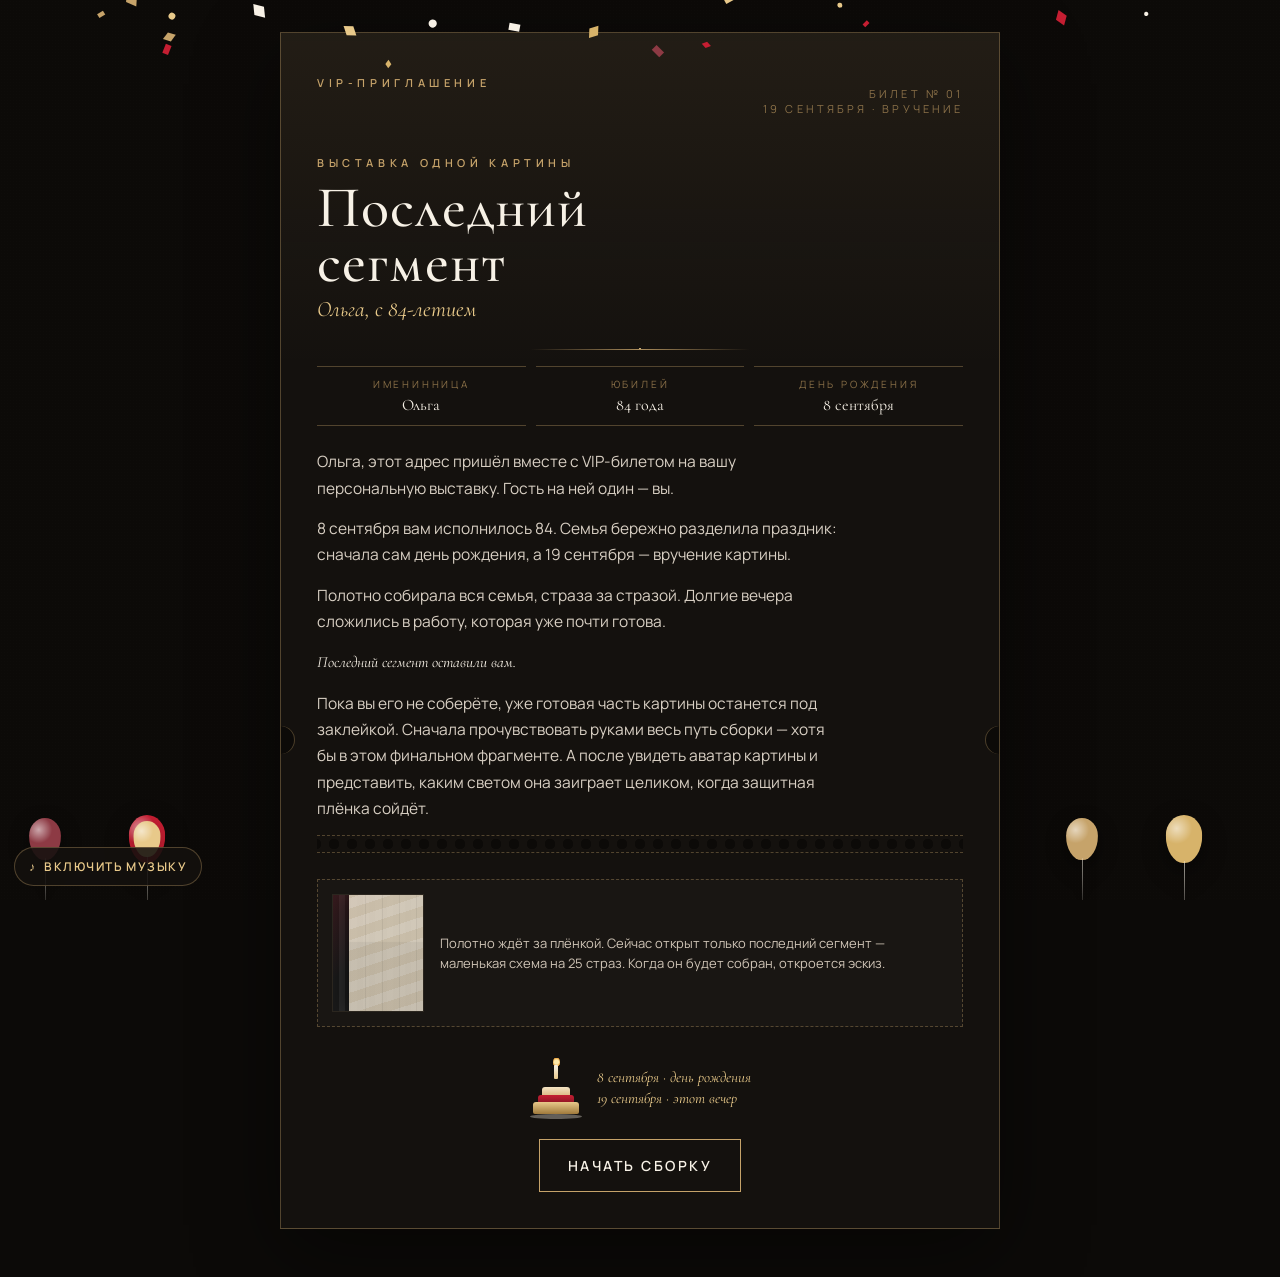
==== index.html @ ad4030d2 "Перенести сайт и исходники из папки 1 в репозиторий VIP-приглашение к 84-летию Ольги: билет, сборка " ====
<!DOCTYPE html>
<html lang="ru">
<head>
  <meta charset="UTF-8" />
  <meta name="viewport" content="width=device-width, initial-scale=1, viewport-fit=cover" />
  <meta name="theme-color" content="#0c0a08" />
  <meta name="description" content="VIP-билет Ольги на персональную выставку одной картины. 84 года. 8 сентября — день рождения, 19 сентября — вручение." />
  <title>VIP-билет · Ольга · 84</title>
  <link rel="icon" href="img/favicon.svg" type="image/svg+xml" />
  <link rel="preconnect" href="https://fonts.googleapis.com" />
  <link rel="preconnect" href="https://fonts.gstatic.com" crossorigin />
  <link href="https://fonts.googleapis.com/css2?family=Cormorant+Garamond:ital,wght@0,500;0,600;1,500&family=Manrope:wght@400;500;600;700&display=swap" rel="stylesheet" />
  <link rel="stylesheet" href="css/styles.css" />
</head>
<body data-scene="invite">
  <main class="page">
    <div class="invite-wrap">
      <article class="ticket">
        <header class="ticket-head">
          <p class="kicker">VIP-приглашение</p>
          <p class="ticket-no">Билет № 01<br />19 сентября · вручение</p>
        </header>

        <p class="kicker">Выставка одной картины</p>
        <h1>Последний<br />сегмент</h1>
        <p class="subtitle">Ольга, с 84-летием</p>
        <div class="ornament" aria-hidden="true"></div>

        <dl class="ticket-meta">
          <div>
            <dt>Именинница</dt>
            <dd>Ольга</dd>
          </div>
          <div>
            <dt>Юбилей</dt>
            <dd>84 года</dd>
          </div>
          <div>
            <dt>День рождения</dt>
            <dd>8 сентября</dd>
          </div>
        </dl>

        <div class="story">
          <p>
            Ольга, этот адрес пришёл вместе с VIP-билетом на вашу персональную выставку.
            Гость на ней один — вы.
          </p>
          <p>
            8 сентября вам исполнилось 84. Семья бережно разделила праздник:
            сначала сам день рождения, а 19 сентября — вручение картины.
          </p>
          <p>
            Полотно собирала вся семья, страза за стразой. Долгие вечера сложились
            в работу, которая уже почти готова.
          </p>
          <p><em>Последний сегмент оставили вам.</em></p>
          <p>
            Пока вы его не соберёте, уже готовая часть картины останется под заклейкой.
            Сначала прочувствовать руками весь путь сборки — хотя бы в этом финальном
            фрагменте. А после увидеть аватар картины и представить, каким светом
            она заиграет целиком, когда защитная плёнка сойдёт.
          </p>
        </div>

        <div class="ticket-perf" aria-hidden="true"></div>

        <div class="sealed">
          <div class="canvas-preview" aria-hidden="true">
            <div class="film"></div>
          </div>
          <p>
            Полотно ждёт за плёнкой. Сейчас открыт только последний сегмент —
            маленькая схема на 25 страз. Когда он будет собран, откроется эскиз.
          </p>
        </div>

        <div class="actions">
          <div class="gift-row" aria-hidden="true">
            <div class="cake">
              <i class="flame"></i>
              <i class="candle"></i>
              <i class="tier top"></i>
              <i class="tier mid"></i>
              <i class="tier base"></i>
              <i class="plate"></i>
            </div>
            <p class="gift-dates">8 сентября · день рождения<br />19 сентября · этот вечер</p>
          </div>
          <a class="btn" id="startBtn" href="assemble.html">Начать сборку</a>
          <a class="btn btn-ghost" id="hallLink" href="gallery.html" hidden>В зал картины</a>
        </div>
      </article>
    </div>
  </main>
  <script>
    if (localStorage.getItem("diamond-segment-complete") === "1") {
      const hall = document.getElementById("hallLink");
      const start = document.getElementById("startBtn");
      hall.hidden = false;
      start.textContent = "К схеме сегмента";
    }
  </script>
  <script src="js/atmosphere.js"></script>
</body>
</html>
---- css/styles.css ----
:root {
  --bg: #0c0a08;
  --bg-soft: #14110e;
  --paper: #f4efe6;
  --paper-deep: #e7dfd2;
  --ink: #1c1814;
  --ink-soft: #5c5348;
  --cream: #f7f1e6;
  --gold: #c6a36a;
  --gold-bright: #e8c98a;
  --gold-dim: #8a7048;
  --line: rgba(198, 163, 106, 0.35);
  --c6: #141414;
  --c16: #4a1014;
  --c25: #c51e32;
  --x: #ececec;
  --shadow: 0 24px 80px rgba(0, 0, 0, 0.45);
  --gold-glow: 0 0 28px rgba(198, 163, 106, 0.38);
  --serif: "Cormorant Garamond", "Times New Roman", serif;
  --sans: "Manrope", "Segoe UI", sans-serif;
}

*,
*::before,
*::after {
  box-sizing: border-box;
}

html,
body {
  margin: 0;
  min-height: 100%;
}

body {
  font-family: var(--sans);
  background: var(--bg);
  color: var(--cream);
  -webkit-font-smoothing: antialiased;
}

body::before {
  content: "";
  position: fixed;
  inset: 0;
  pointer-events: none;
  background-image: radial-gradient(rgba(255, 255, 255, 0.03) 0.6px, transparent 0.6px);
  background-size: 3px 3px;
  opacity: 0.35;
  z-index: 0;
}

a {
  color: inherit;
}

[hidden] {
  display: none !important;
}

.page {
  position: relative;
  z-index: 1;
  min-height: 100vh;
  display: flex;
  flex-direction: column;
  align-items: center;
  justify-content: center;
  padding: max(32px, env(safe-area-inset-top)) 20px max(48px, env(safe-area-inset-bottom));
}

.ornament {
  width: min(220px, 50vw);
  height: 18px;
  background:
    linear-gradient(90deg, transparent, var(--gold), transparent) center / 100% 1px no-repeat,
    radial-gradient(circle, var(--gold-bright) 1.4px, transparent 1.5px) center / 18px 18px no-repeat;
  opacity: 0.85;
  margin: 8px auto;
}

.kicker {
  letter-spacing: 0.42em;
  text-transform: uppercase;
  font-size: 11px;
  color: var(--gold);
  font-weight: 600;
  margin: 0;
}

h1,
h2 {
  font-family: var(--serif);
  font-weight: 500;
  letter-spacing: 0.02em;
  margin: 0;
}

.btn {
  appearance: none;
  border: 1px solid var(--gold);
  background: transparent;
  color: var(--cream);
  font-family: var(--sans);
  font-size: 14px;
  font-weight: 600;
  letter-spacing: 0.18em;
  text-transform: uppercase;
  text-decoration: none;
  padding: 16px 28px;
  cursor: pointer;
  display: inline-flex;
  align-items: center;
  justify-content: center;
  gap: 10px;
  transition: background 0.25s ease, color 0.25s ease, transform 0.2s ease, opacity 0.2s ease;
}

.btn:hover {
  background: var(--gold);
  color: var(--bg);
  transform: translateY(-1px);
}

.btn:active {
  transform: translateY(0);
}

.btn[disabled],
.btn.is-disabled {
  opacity: 0.38;
  cursor: not-allowed;
  transform: none;
  background: transparent;
  color: var(--cream);
}

.btn.is-ready {
  opacity: 1;
  cursor: pointer;
  background: var(--gold);
  color: var(--bg);
  box-shadow: var(--gold-glow);
}

.btn.is-ready:hover {
  background: var(--gold-bright);
  color: var(--bg);
}

.btn-ghost {
  border-color: rgba(198, 163, 106, 0.45);
  letter-spacing: 0.14em;
  font-size: 12px;
  padding: 12px 22px;
}

.hint {
  min-height: 1.4em;
  margin: 0;
  font-size: 13px;
  color: #d7b48a;
}

/* ——— Page 1: invitation ——— */
.invite-wrap {
  width: min(720px, 100%);
}

.ticket {
  position: relative;
  background:
    linear-gradient(180deg, rgba(198, 163, 106, 0.08), transparent 28%),
    var(--bg-soft);
  border: 1px solid var(--line);
  box-shadow: var(--shadow);
  padding: 42px 36px 36px;
  overflow: hidden;
}

.ticket::before,
.ticket::after {
  content: "";
  position: absolute;
  top: 58%;
  width: 28px;
  height: 28px;
  background: var(--bg);
  border-radius: 50%;
}

.ticket::before {
  left: -14px;
  box-shadow: inset -1px 0 0 var(--line);
}

.ticket::after {
  right: -14px;
  box-shadow: inset 1px 0 0 var(--line);
}

.ticket-head {
  display: flex;
  justify-content: space-between;
  align-items: flex-start;
  gap: 16px;
  margin-bottom: 28px;
}

.ticket-no {
  font-size: 11px;
  letter-spacing: 0.28em;
  text-transform: uppercase;
  color: var(--gold-dim);
  text-align: right;
}

.ticket h1 {
  font-size: clamp(36px, 8vw, 58px);
  line-height: 0.95;
  margin: 10px 0 6px;
}

.ticket .subtitle {
  font-family: var(--serif);
  font-style: italic;
  font-size: 22px;
  color: var(--gold-bright);
  margin: 0 0 18px;
}

.ticket-meta {
  display: grid;
  grid-template-columns: repeat(3, 1fr);
  gap: 10px;
  margin: 0 0 22px;
  padding: 0;
}

.ticket-meta div {
  text-align: center;
  border-top: 1px solid var(--line);
  border-bottom: 1px solid var(--line);
  padding: 10px 4px;
}

.ticket-meta dt {
  font-size: 10px;
  letter-spacing: 0.28em;
  text-transform: uppercase;
  color: var(--gold-dim);
  margin: 0 0 4px;
}

.ticket-meta dd {
  margin: 0;
  font-family: var(--serif);
  font-size: 16px;
  color: var(--cream);
}

.ticket-perf {
  height: 18px;
  margin: 8px 0 18px;
  background-image: radial-gradient(circle, var(--bg) 5px, transparent 5.5px);
  background-size: 18px 18px;
  background-position: center;
  background-repeat: repeat-x;
  border-top: 1px dashed var(--line);
  border-bottom: 1px dashed var(--line);
}

.story {
  color: #d8cfc3;
  font-size: 15.5px;
  line-height: 1.7;
  max-width: 58ch;
}

.story p {
  margin: 0 0 14px;
}

.story em {
  font-family: var(--serif);
  font-style: italic;
  color: var(--cream);
}

.sealed {
  margin: 26px 0 30px;
  display: grid;
  grid-template-columns: 92px 1fr;
  gap: 16px;
  align-items: center;
  padding: 14px;
  border: 1px dashed var(--line);
  background: rgba(255, 255, 255, 0.02);
}

.canvas-preview {
  width: 92px;
  height: 118px;
  background:
    linear-gradient(135deg, rgba(197, 30, 50, 0.18), transparent 42%),
    repeating-linear-gradient(90deg, #1a1a1a 0 6px, #2a2a2a 6px 12px);
  position: relative;
  overflow: hidden;
  border: 1px solid #2b261f;
}

.canvas-preview .film {
  position: absolute;
  inset: 0 0 0 18%;
  background:
    repeating-linear-gradient(
      -18deg,
      rgba(232, 222, 204, 0.88) 0 10px,
      rgba(214, 202, 180, 0.92) 10px 20px
    );
  box-shadow: -8px 0 16px rgba(0, 0, 0, 0.35);
}

.canvas-preview .film::after {
  content: "";
  position: absolute;
  inset: 0;
  background:
    linear-gradient(transparent 40%, rgba(0, 0, 0, 0.05) 41%),
    repeating-linear-gradient(90deg, transparent 0 16px, rgba(0, 0, 0, 0.06) 16px 17px);
}

.sealed p {
  margin: 0;
  font-size: 13px;
  line-height: 1.55;
  color: #cfc4b6;
}

.actions {
  display: flex;
  flex-direction: column;
  align-items: center;
  gap: 14px;
}

/* ——— Page 2: assembly ——— */
.assemble-page {
  justify-content: flex-start;
}

.assemble-shell {
  width: min(760px, 100%);
}

.assemble-head {
  text-align: center;
  margin-bottom: 22px;
}

.assemble-head h1 {
  font-size: clamp(32px, 7vw, 48px);
  margin: 8px 0 10px;
}

.assemble-head p {
  margin: 0 auto;
  max-width: 52ch;
  color: #d4c8ba;
  line-height: 1.6;
  font-size: 15px;
}

.board-card {
  background: #fff;
  color: var(--ink);
  border-radius: 2px;
  padding: 18px 14px 16px;
  box-shadow: var(--shadow);
}

.legend {
  display: flex;
  flex-wrap: wrap;
  gap: 10px 16px;
  justify-content: center;
  margin-bottom: 14px;
  font-size: 12px;
  color: var(--ink-soft);
}

.swatch {
  display: inline-flex;
  align-items: center;
  gap: 8px;
}

.swatch i {
  width: 14px;
  height: 14px;
  display: inline-block;
  border-radius: 2px;
}

.swatch .s6 { background: var(--c6); }
.swatch .s16 { background: var(--c16); }
.swatch .s25 { background: var(--c25); }

.chart-wrap {
  overflow: auto;
  padding: 4px 0 8px;
}

.chart {
  --cell: min(42px, 7.2vw);
  width: max-content;
  margin: 0 auto;
  display: grid;
  grid-template-columns: 28px repeat(10, var(--cell)) 28px;
  gap: 4px;
  user-select: none;
}

.axis {
  display: flex;
  align-items: center;
  justify-content: center;
  font-size: 11px;
  color: #8b8680;
  font-weight: 600;
}

.cell {
  width: var(--cell);
  height: var(--cell);
  border-radius: 5px;
  position: relative;
  display: flex;
  align-items: center;
  justify-content: center;
  font-weight: 700;
  color: #fff;
  font-size: calc(var(--cell) * 0.38);
  line-height: 1;
  border: 0;
  padding: 0;
}

.cell.color-6 { background: var(--c6); }
.cell.color-16 { background: var(--c16); }
.cell.color-25 { background: var(--c25); }

.cell .code {
  transform: translate(-2px, 1px);
}

.cell sup {
  position: absolute;
  top: 3px;
  right: 4px;
  font-size: 0.55em;
  font-weight: 700;
  opacity: 0.95;
}

.cell.placeable {
  font-family: inherit;
  appearance: none;
  -webkit-appearance: none;
  cursor: pointer;
  touch-action: manipulation;
  transition: transform 0.12s ease, box-shadow 0.12s ease, filter 0.12s ease;
}

.cell.placeable:hover {
  transform: translateY(-1px);
  filter: brightness(1.12);
}

.cell.placeable:focus-visible {
  outline: 2px solid var(--gold);
  outline-offset: 2px;
}

.cell.blocked {
  background: #e6e6e6;
  color: #fff;
  cursor: default;
  pointer-events: none;
}

.cell.blocked .x {
  display: none;
}

.cell.blocked::before,
.cell.blocked::after {
  content: "";
  position: absolute;
  width: 62%;
  height: 2.5px;
  background: #fff;
  border-radius: 1px;
}

.cell.blocked::before {
  transform: rotate(45deg);
}

.cell.blocked::after {
  transform: rotate(-45deg);
}

.cell.placed .gem {
  position: absolute;
  inset: 12%;
  background:
    linear-gradient(135deg, rgba(255, 255, 255, 0.85), rgba(255, 255, 255, 0) 42%),
    conic-gradient(from 45deg, rgba(255, 255, 255, 0.15), rgba(255, 255, 255, 0.7), rgba(0, 0, 0, 0.25), rgba(255, 255, 255, 0.5), rgba(255, 255, 255, 0.15));
  clip-path: polygon(50% 0, 100% 50%, 50% 100%, 0 50%);
  box-shadow: 0 0 10px rgba(255, 255, 255, 0.35);
  animation: gleam 1.8s ease-in-out infinite;
  z-index: 2;
}

.cell.placed .code,
.cell.placed sup {
  opacity: 0.18;
}

.cell.placed.color-25 .gem {
  animation: gleam 1.2s ease-in-out infinite;
  box-shadow: 0 0 14px rgba(197, 30, 50, 0.55);
}

.veil {
  position: fixed;
  inset: 0;
  z-index: 40;
  display: grid;
  place-items: center;
  background: rgba(12, 10, 8, 0.92);
  opacity: 0;
  pointer-events: none;
  transition: opacity 0.7s ease;
}

.veil.is-on {
  opacity: 1;
  pointer-events: all;
}

.veil p {
  margin: 0;
  font-family: var(--serif);
  font-style: italic;
  font-size: 28px;
  color: var(--gold-bright);
  letter-spacing: 0.04em;
}

body.is-complete .board-card {
  box-shadow: var(--shadow), 0 0 0 1px rgba(198, 163, 106, 0.35);
}

.lock-screen {
  width: min(520px, 100%);
  text-align: center;
}

.lock-screen h1 {
  font-size: clamp(32px, 7vw, 48px);
  margin: 8px 0 10px;
}

.lock-screen p {
  color: #d4c8ba;
  line-height: 1.65;
  margin: 0 auto 28px;
  max-width: 42ch;
}

@keyframes gleam {
  0%, 100% { filter: brightness(1); }
  50% { filter: brightness(1.35); }
}

.assemble-footer {
  display: flex;
  flex-direction: column;
  align-items: center;
  gap: 14px;
  margin-top: 22px;
  text-align: center;
}

.progress {
  font-family: var(--serif);
  font-size: 20px;
  color: var(--gold-bright);
}

.progress span {
  color: var(--cream);
}

/* ——— Page 3: gallery ——— */
.gallery-shell {
  width: min(640px, 100%);
  text-align: center;
}

.gallery-shell h1 {
  font-size: clamp(32px, 7vw, 50px);
  margin: 8px 0 6px;
}

.gallery-kicker-note {
  font-family: var(--serif);
  font-style: italic;
  color: var(--gold-bright);
  font-size: 20px;
  margin: 0 0 24px;
}

.frame-wrap {
  position: relative;
  margin: 0 auto 28px;
  width: min(420px, 86vw);
  padding: 16px;
  background:
    linear-gradient(180deg, #d7b36a, #8d6a32 40%, #c4a05a 70%, #7a5a28);
  box-shadow:
    var(--shadow),
    0 0 0 1px #5a431c,
    0 0 80px rgba(198, 163, 106, 0.18);
}

.frame-wrap::before {
  content: "";
  position: absolute;
  inset: 8px;
  border: 1px solid rgba(255, 255, 255, 0.28);
  pointer-events: none;
}

.portrait {
  display: block;
  width: 100%;
  aspect-ratio: 4 / 5;
  object-fit: cover;
  object-position: 50% 18%;
  background: #111;
  filter: contrast(1.02) saturate(1.04);
}

.reveal .portrait {
  animation: unveil 1.6s ease both;
}

@keyframes unveil {
  from { opacity: 0; transform: scale(1.04); filter: blur(8px) brightness(0.7); }
  to { opacity: 1; transform: scale(1); filter: contrast(1.02) saturate(1.04); }
}

.caption {
  color: #d8cfc3;
  font-size: 15.5px;
  line-height: 1.7;
  margin: 0 auto 28px;
  max-width: 54ch;
}

.caption p {
  margin: 0 0 12px;
}

.sign {
  font-family: var(--serif);
  font-style: italic;
  color: var(--gold-bright);
}

.party-canvas,
.balloon-layer {
  position: fixed;
  inset: 0;
  pointer-events: none;
  z-index: 2;
}

.balloon-layer {
  overflow: hidden;
}

.balloon {
  position: absolute;
  bottom: 4vh;
  width: 38px;
  height: 50px;
  background:
    radial-gradient(circle at 30% 28%, rgba(255, 255, 255, 0.55), transparent 36%),
    var(--balloon);
  border-radius: 50% 50% 48% 48% / 42% 42% 58% 58%;
  transform: scale(var(--s, 1));
  animation: balloon-drift var(--drift, 8s) ease-in-out infinite;
  animation-delay: var(--delay, 0s);
  filter: drop-shadow(0 8px 12px rgba(0, 0, 0, 0.28));
}

.balloon::after {
  content: "";
  position: absolute;
  left: 50%;
  top: 96%;
  width: 1px;
  height: 72px;
  background: linear-gradient(rgba(247, 241, 230, 0.45), transparent);
}

.balloon-left {
  left: var(--x, 3vw);
}

.balloon-right {
  right: var(--x, 3vw);
}

@keyframes balloon-drift {
  0%, 100% { transform: scale(var(--s, 1)) translateY(0) rotate(-6deg); }
  50% { transform: scale(var(--s, 1)) translateY(-28px) rotate(7deg); }
}

body[data-scene="assemble"] .balloon {
  opacity: 0.55;
}

.music-toggle {
  position: fixed;
  left: max(14px, env(safe-area-inset-left));
  bottom: max(14px, env(safe-area-inset-bottom));
  z-index: 50;
  appearance: none;
  border: 1px solid var(--line);
  background: rgba(20, 17, 14, 0.88);
  color: var(--gold-bright);
  font-family: var(--sans);
  font-size: 12px;
  font-weight: 600;
  letter-spacing: 0.12em;
  text-transform: uppercase;
  padding: 10px 14px;
  border-radius: 999px;
  cursor: pointer;
  display: inline-flex;
  align-items: center;
  gap: 8px;
}

.music-toggle.is-waiting {
  animation: music-pulse 1.6s ease-in-out infinite;
}

.music-toggle.is-on {
  border-color: var(--gold);
  color: var(--bg);
  background: var(--gold);
}

@keyframes music-pulse {
  0%, 100% { box-shadow: 0 0 0 0 rgba(198, 163, 106, 0.35); }
  50% { box-shadow: 0 0 0 8px rgba(198, 163, 106, 0); }
}

.gift-row {
  display: flex;
  align-items: center;
  justify-content: center;
  gap: 14px;
  margin-bottom: 6px;
}

.gallery-gift {
  margin: 0 0 18px;
}

.gift-dates {
  margin: 0;
  text-align: left;
  font-family: var(--serif);
  font-style: italic;
  font-size: 15px;
  color: var(--gold-bright);
  line-height: 1.45;
}

.cake {
  position: relative;
  width: 54px;
  height: 62px;
  flex: 0 0 auto;
}

.cake i {
  position: absolute;
  left: 50%;
  display: block;
}

.cake .flame {
  top: 0;
  width: 7px;
  height: 10px;
  margin-left: -3.5px;
  background: radial-gradient(circle, #ffe9a8 0 35%, #e3942b 70%, transparent 71%);
  border-radius: 50% 50% 45% 45%;
  animation: flame 0.9s ease-in-out infinite;
}

.cake .candle {
  top: 8px;
  width: 4px;
  height: 14px;
  margin-left: -2px;
  background: linear-gradient(#f7f1e6, #e8c98a);
  border-radius: 1px;
}

.cake .tier {
  border-radius: 3px 3px 2px 2px;
  transform: translateX(-50%);
}

.cake .tier.top {
  bottom: 22px;
  width: 28px;
  height: 10px;
  background: linear-gradient(#f4e4c4, #d9b37a);
}

.cake .tier.mid {
  bottom: 13px;
  width: 36px;
  height: 11px;
  background: linear-gradient(#c51e32, #7a1420);
}

.cake .tier.base {
  bottom: 5px;
  width: 46px;
  height: 12px;
  background: linear-gradient(#e8c98a, #a07a3c);
}

.cake .plate {
  bottom: 0;
  width: 52px;
  height: 5px;
  margin-left: -26px;
  border-radius: 50%;
  background: rgba(247, 241, 230, 0.35);
}

@keyframes flame {
  0%, 100% { transform: scale(1) translateY(0); opacity: 0.95; }
  50% { transform: scale(1.15, 0.9) translateY(-1px); opacity: 1; }
}

@media (prefers-reduced-motion: reduce) {
  .cell.placed .gem,
  .reveal .portrait,
  .veil,
  .balloon,
  .cake .flame,
  .music-toggle.is-waiting {
    animation: none;
    transition: none;
  }

  .btn,
  .cell.placeable {
    transition: none;
  }
}

@media (max-width: 640px) {
  .ticket {
    padding: 28px 18px 24px;
  }

  .ticket-head {
    flex-direction: column;
  }

  .ticket-no {
    text-align: left;
  }

  .ticket-meta {
    grid-template-columns: 1fr;
    gap: 0;
  }

  .ticket-meta div {
    border-top: 0;
    border-bottom: 1px solid var(--line);
    text-align: left;
    padding: 8px 0;
  }

  .ticket-meta div:first-child {
    border-top: 1px solid var(--line);
  }

  .sealed {
    grid-template-columns: 72px 1fr;
  }

  .chart {
    --cell: min(30px, 7.4vw);
    gap: 3px;
    grid-template-columns: 18px repeat(10, var(--cell)) 18px;
  }

  .axis {
    font-size: 9px;
  }
}
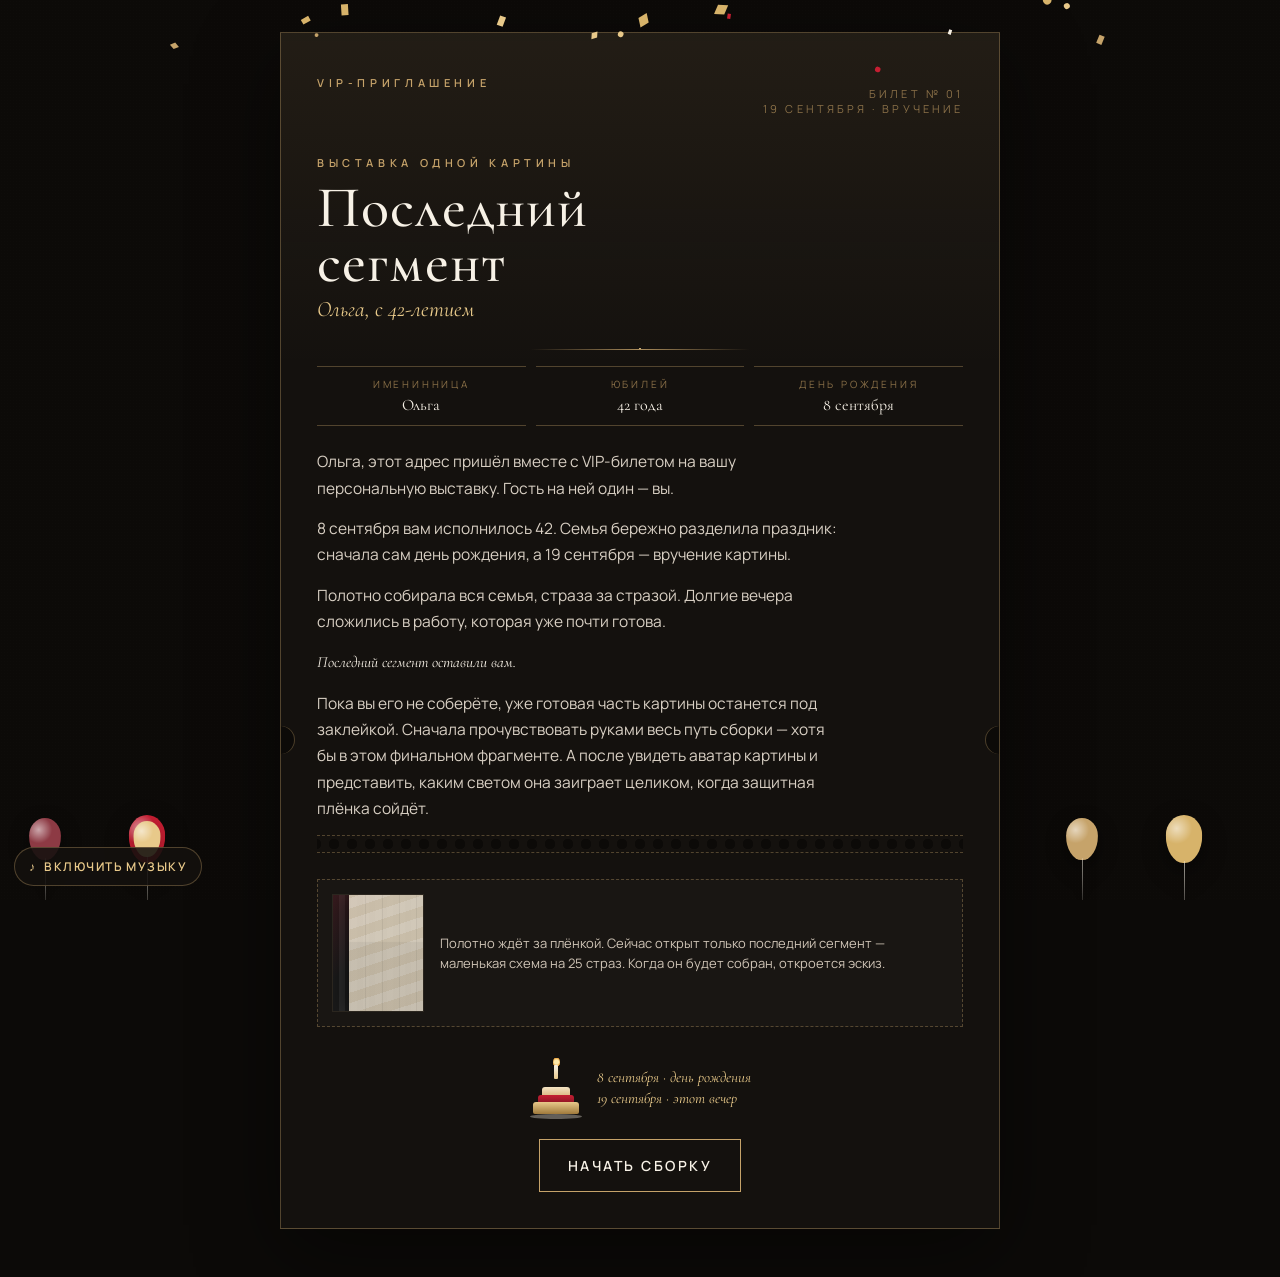
==== commit 9c59413e: "Исправить возраст на 42 и записать саммари проекта На сайте везде возраст 42 года, а не 84 и не год " ====
--- a/index.html
+++ b/index.html
@@ -4,8 +4,8 @@
   <meta charset="UTF-8" />
   <meta name="viewport" content="width=device-width, initial-scale=1, viewport-fit=cover" />
   <meta name="theme-color" content="#0c0a08" />
-  <meta name="description" content="VIP-билет Ольги на персональную выставку одной картины. 84 года. 8 сентября — день рождения, 19 сентября — вручение." />
-  <title>VIP-билет · Ольга · 84</title>
+  <meta name="description" content="VIP-билет Ольги на персональную выставку одной картины. 42 года. 8 сентября — день рождения, 19 сентября — вручение." />
+  <title>VIP-билет · Ольга · 42</title>
   <link rel="icon" href="img/favicon.svg" type="image/svg+xml" />
   <link rel="preconnect" href="https://fonts.googleapis.com" />
   <link rel="preconnect" href="https://fonts.gstatic.com" crossorigin />
@@ -23,7 +23,7 @@
 
         <p class="kicker">Выставка одной картины</p>
         <h1>Последний<br />сегмент</h1>
-        <p class="subtitle">Ольга, с 84-летием</p>
+        <p class="subtitle">Ольга, с 42-летием</p>
         <div class="ornament" aria-hidden="true"></div>
 
         <dl class="ticket-meta">
@@ -33,7 +33,7 @@
           </div>
           <div>
             <dt>Юбилей</dt>
-            <dd>84 года</dd>
+            <dd>42 года</dd>
           </div>
           <div>
             <dt>День рождения</dt>
@@ -47,7 +47,7 @@
             Гость на ней один — вы.
           </p>
           <p>
-            8 сентября вам исполнилось 84. Семья бережно разделила праздник:
+            8 сентября вам исполнилось 42. Семья бережно разделила праздник:
             сначала сам день рождения, а 19 сентября — вручение картины.
           </p>
           <p>
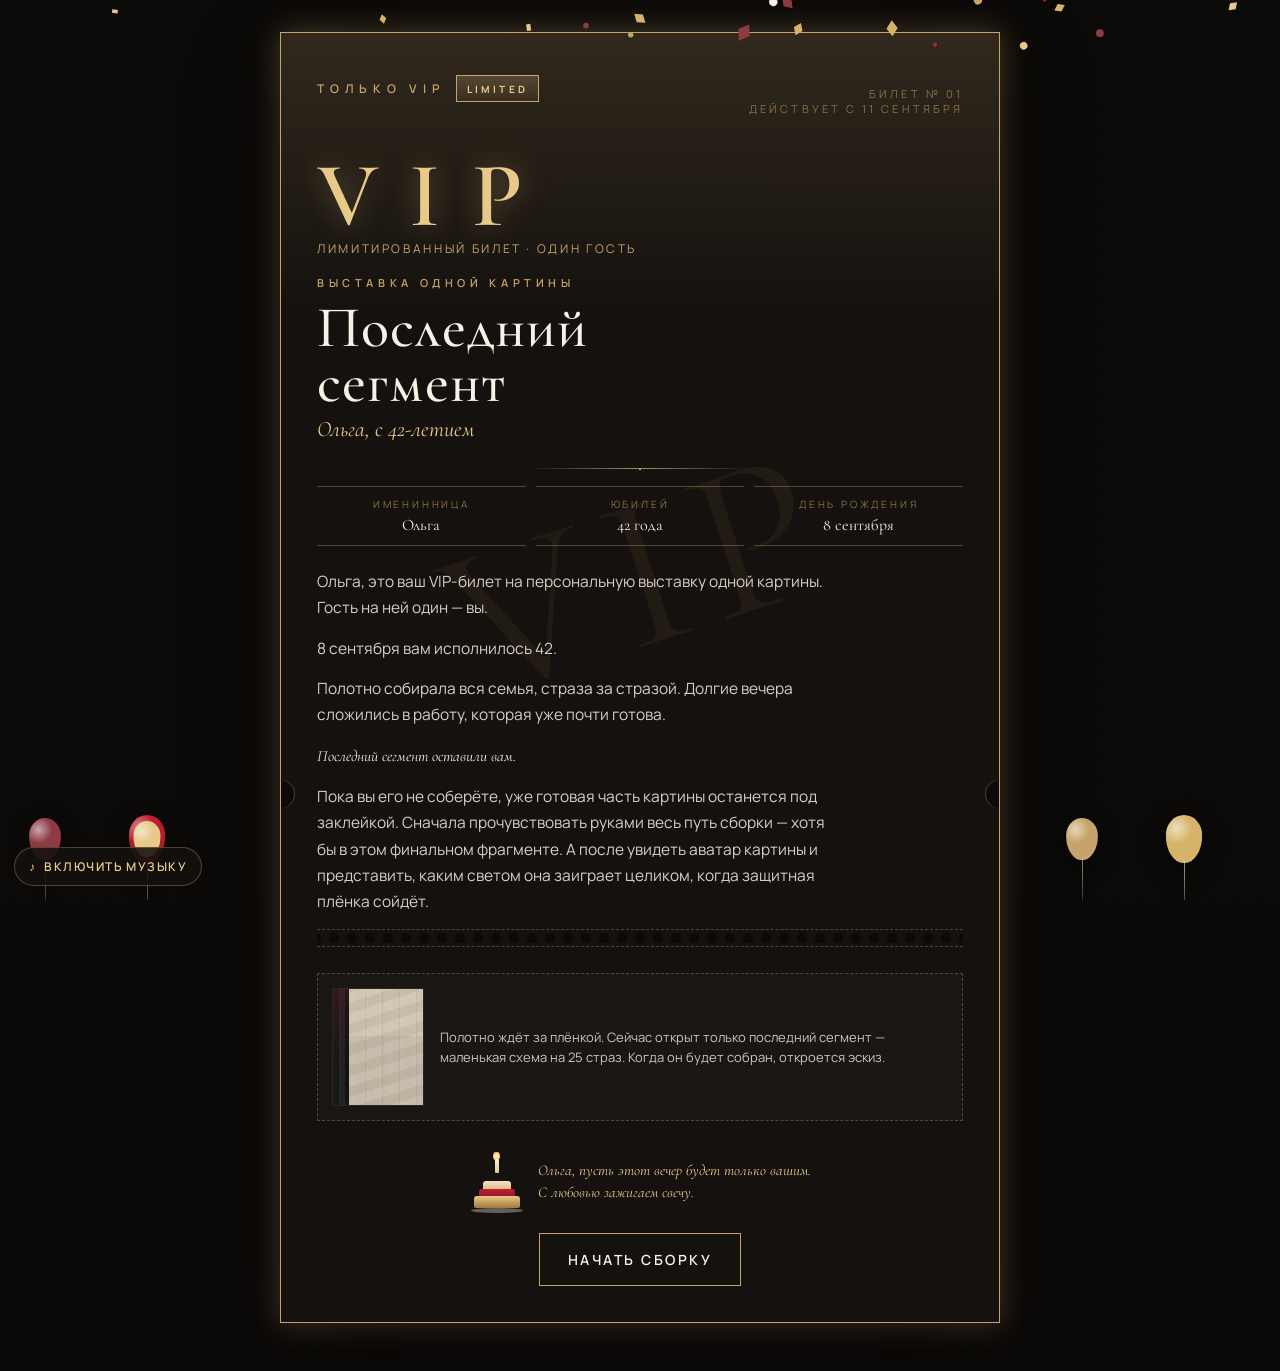
==== commit dc8583c8: "Усилить VIP-билет, limited-плашку и анимацию аватара На билете акцент VIP и плашка Limited, срок «де" ====
--- a/index.html
+++ b/index.html
@@ -4,7 +4,7 @@
   <meta charset="UTF-8" />
   <meta name="viewport" content="width=device-width, initial-scale=1, viewport-fit=cover" />
   <meta name="theme-color" content="#0c0a08" />
-  <meta name="description" content="VIP-билет Ольги на персональную выставку одной картины. 42 года. 8 сентября — день рождения, 19 сентября — вручение." />
+  <meta name="description" content="Лимитированный VIP-билет Ольги на персональную выставку одной картины. 42 года." />
   <title>VIP-билет · Ольга · 42</title>
   <link rel="icon" href="img/favicon.svg" type="image/svg+xml" />
   <link rel="preconnect" href="https://fonts.googleapis.com" />
@@ -16,11 +16,17 @@
   <main class="page">
     <div class="invite-wrap">
       <article class="ticket">
+        <p class="ticket-watermark" aria-hidden="true">VIP</p>
         <header class="ticket-head">
-          <p class="kicker">VIP-приглашение</p>
-          <p class="ticket-no">Билет № 01<br />19 сентября · вручение</p>
+          <div class="vip-brand">
+            <p class="kicker vip-kicker">Только VIP</p>
+            <span class="limited-badge">Limited</span>
+          </div>
+          <p class="ticket-no">Билет № 01<br />действует с 11 сентября</p>
         </header>
 
+        <p class="vip-mark">VIP</p>
+        <p class="limited-line">лимитированный билет · один гость</p>
         <p class="kicker">Выставка одной картины</p>
         <h1>Последний<br />сегмент</h1>
         <p class="subtitle">Ольга, с 42-летием</p>
@@ -43,12 +49,11 @@
 
         <div class="story">
           <p>
-            Ольга, этот адрес пришёл вместе с VIP-билетом на вашу персональную выставку.
+            Ольга, это ваш VIP-билет на персональную выставку одной картины.
             Гость на ней один — вы.
           </p>
           <p>
-            8 сентября вам исполнилось 42. Семья бережно разделила праздник:
-            сначала сам день рождения, а 19 сентября — вручение картины.
+            8 сентября вам исполнилось 42.
           </p>
           <p>
             Полотно собирала вся семья, страза за стразой. Долгие вечера сложились
@@ -76,8 +81,8 @@
         </div>
 
         <div class="actions">
-          <div class="gift-row" aria-hidden="true">
-            <div class="cake">
+          <div class="gift-row">
+            <div class="cake" aria-hidden="true">
               <i class="flame"></i>
               <i class="candle"></i>
               <i class="tier top"></i>
@@ -85,7 +90,7 @@
               <i class="tier base"></i>
               <i class="plate"></i>
             </div>
-            <p class="gift-dates">8 сентября · день рождения<br />19 сентября · этот вечер</p>
+            <p class="gift-wish">Ольга, пусть этот вечер будет только вашим.<br />С любовью зажигаем свечу.</p>
           </div>
           <a class="btn" id="startBtn" href="assemble.html">Начать сборку</a>
           <a class="btn btn-ghost" id="hallLink" href="gallery.html" hidden>В зал картины</a>
--- a/css/styles.css
+++ b/css/styles.css
@@ -170,12 +170,78 @@
 .ticket {
   position: relative;
   background:
-    linear-gradient(180deg, rgba(198, 163, 106, 0.08), transparent 28%),
+    linear-gradient(180deg, rgba(198, 163, 106, 0.16), transparent 22%),
     var(--bg-soft);
-  border: 1px solid var(--line);
-  box-shadow: var(--shadow);
+  border: 1px solid var(--gold);
+  box-shadow: var(--shadow), var(--gold-glow);
   padding: 42px 36px 36px;
   overflow: hidden;
+}
+
+.ticket-watermark {
+  position: absolute;
+  left: 50%;
+  top: 42%;
+  margin: 0;
+  transform: translate(-50%, -50%) rotate(-18deg);
+  font-family: var(--serif);
+  font-size: clamp(120px, 28vw, 220px);
+  letter-spacing: 0.08em;
+  color: var(--gold);
+  opacity: 0.07;
+  pointer-events: none;
+  user-select: none;
+  line-height: 1;
+  z-index: 0;
+}
+
+.ticket > *:not(.ticket-watermark) {
+  position: relative;
+  z-index: 1;
+}
+
+.vip-brand {
+  display: flex;
+  flex-wrap: wrap;
+  align-items: center;
+  gap: 10px;
+}
+
+.vip-kicker {
+  font-size: 12px;
+  letter-spacing: 0.48em;
+}
+
+.limited-badge {
+  display: inline-flex;
+  align-items: center;
+  border: 1px solid var(--gold);
+  background: linear-gradient(180deg, rgba(232, 201, 138, 0.22), rgba(198, 163, 106, 0.08));
+  color: var(--gold-bright);
+  letter-spacing: 0.32em;
+  text-transform: uppercase;
+  font-size: 10px;
+  font-weight: 700;
+  padding: 6px 10px 5px;
+}
+
+.vip-mark {
+  margin: 4px 0 2px;
+  font-family: var(--serif);
+  font-size: clamp(52px, 14vw, 92px);
+  font-weight: 600;
+  letter-spacing: 0.34em;
+  line-height: 0.9;
+  color: var(--gold-bright);
+  text-shadow: 0 0 28px rgba(198, 163, 106, 0.45);
+}
+
+.limited-line {
+  margin: 0 0 18px;
+  font-size: 12px;
+  letter-spacing: 0.22em;
+  text-transform: uppercase;
+  color: var(--gold);
 }
 
 .ticket::before,
@@ -644,6 +710,11 @@
   pointer-events: none;
 }
 
+.portrait-stage {
+  position: relative;
+  overflow: hidden;
+}
+
 .portrait {
   display: block;
   width: 100%;
@@ -654,13 +725,31 @@
   filter: contrast(1.02) saturate(1.04);
 }
 
+.portrait-mosaic {
+  position: absolute;
+  inset: 0;
+  width: 100%;
+  height: 100%;
+  opacity: 0;
+  pointer-events: none;
+}
+
+.portrait-stage.is-crystal .portrait-mosaic {
+  animation: crystal-in 2.8s ease forwards;
+}
+
 .reveal .portrait {
-  animation: unveil 1.6s ease both;
+  animation: unveil 2.4s ease both;
 }
 
 @keyframes unveil {
-  from { opacity: 0; transform: scale(1.04); filter: blur(8px) brightness(0.7); }
-  to { opacity: 1; transform: scale(1); filter: contrast(1.02) saturate(1.04); }
+  from { opacity: 0.55; transform: scale(1.06); filter: blur(24px) brightness(0.55) saturate(0.65); }
+  to { opacity: 1; transform: scale(1); filter: contrast(1.02) saturate(1.04) blur(0); }
+}
+
+@keyframes crystal-in {
+  from { opacity: 0; }
+  to { opacity: 1; }
 }
 
 .caption {
@@ -784,7 +873,8 @@
   margin: 0 0 18px;
 }
 
-.gift-dates {
+.gift-dates,
+.gift-wish {
   margin: 0;
   text-align: left;
   font-family: var(--serif);
@@ -792,6 +882,11 @@
   font-size: 15px;
   color: var(--gold-bright);
   line-height: 1.45;
+}
+
+.assemble-gift {
+  margin: 0 0 8px;
+  width: min(520px, 100%);
 }
 
 .cake {
@@ -869,6 +964,7 @@
 @media (prefers-reduced-motion: reduce) {
   .cell.placed .gem,
   .reveal .portrait,
+  .portrait-stage.is-crystal .portrait-mosaic,
   .veil,
   .balloon,
   .cake .flame,
@@ -877,6 +973,10 @@
     transition: none;
   }
 
+  .portrait-stage.is-crystal .portrait-mosaic {
+    opacity: 1;
+  }
+
   .btn,
   .cell.placeable {
     transition: none;
@@ -894,6 +994,10 @@
 
   .ticket-no {
     text-align: left;
+  }
+
+  .vip-mark {
+    letter-spacing: 0.18em;
   }
 
   .ticket-meta {
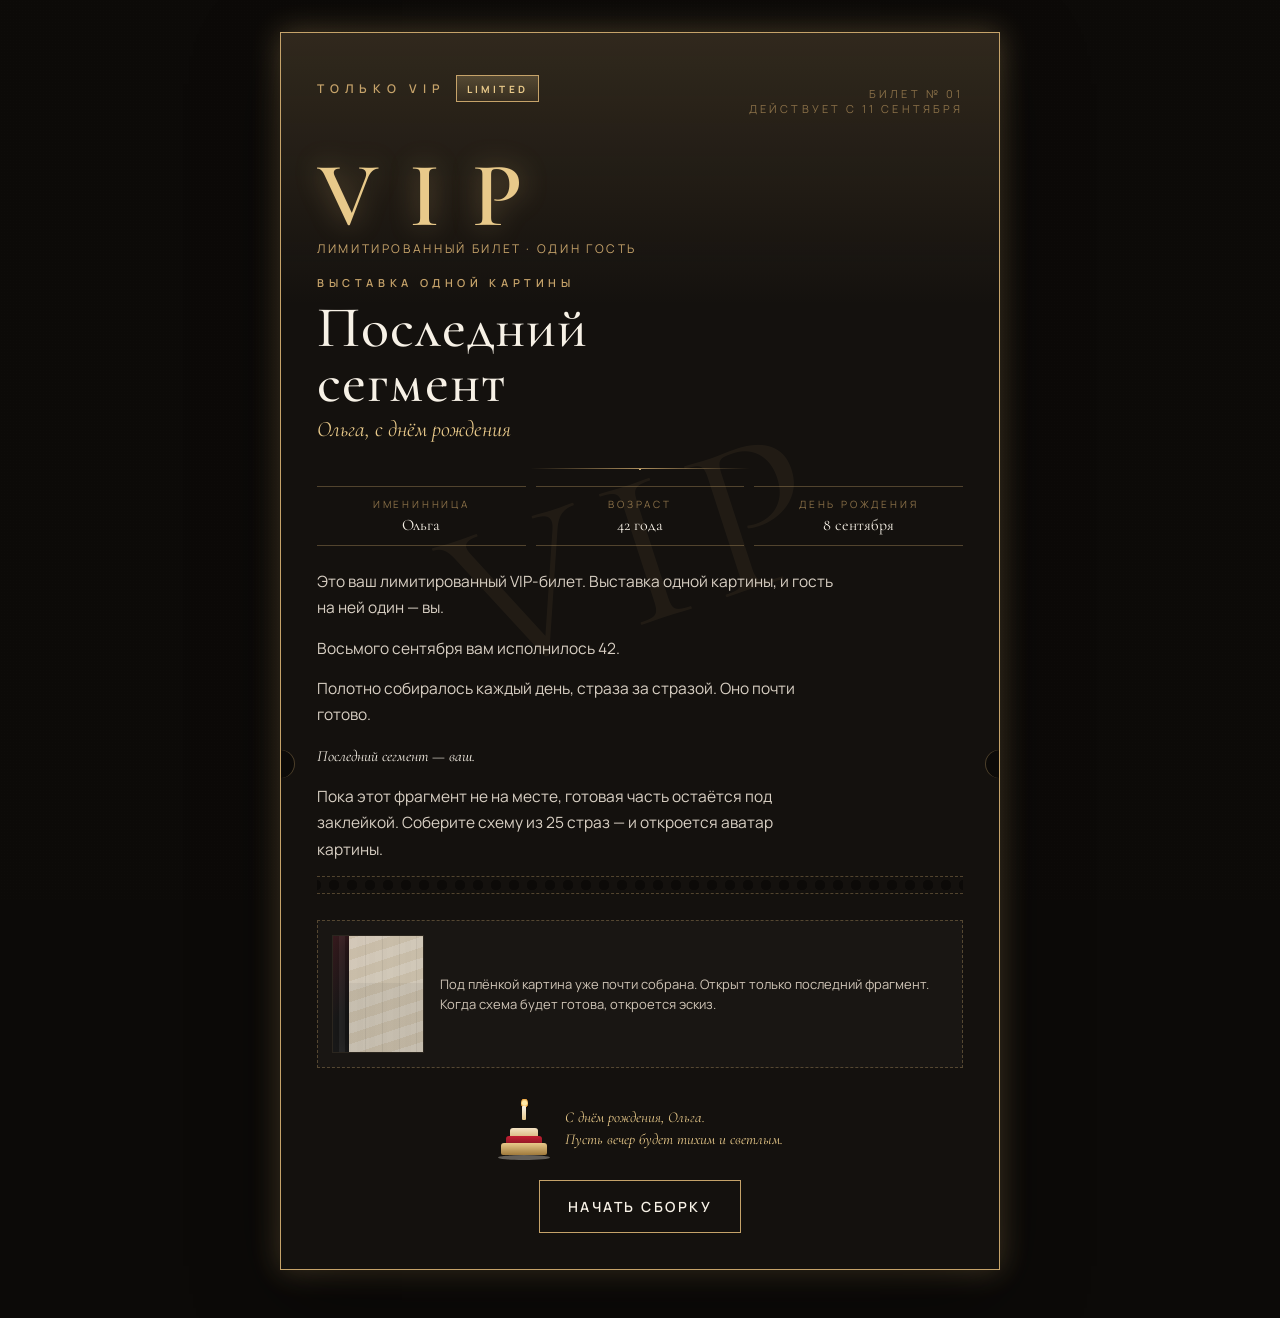
==== commit f44b25a8: "Переписать тексты: без юбилея, всей семьи и последней стразы в зале Полотно «собиралось каждый день»" ====
--- a/index.html
+++ b/index.html
@@ -29,7 +29,7 @@
         <p class="limited-line">лимитированный билет · один гость</p>
         <p class="kicker">Выставка одной картины</p>
         <h1>Последний<br />сегмент</h1>
-        <p class="subtitle">Ольга, с 42-летием</p>
+        <p class="subtitle">Ольга, с днём рождения</p>
         <div class="ornament" aria-hidden="true"></div>
 
         <dl class="ticket-meta">
@@ -38,7 +38,7 @@
             <dd>Ольга</dd>
           </div>
           <div>
-            <dt>Юбилей</dt>
+            <dt>Возраст</dt>
             <dd>42 года</dd>
           </div>
           <div>
@@ -49,22 +49,20 @@
 
         <div class="story">
           <p>
-            Ольга, это ваш VIP-билет на персональную выставку одной картины.
-            Гость на ней один — вы.
+            Это ваш лимитированный VIP-билет. Выставка одной картины,
+            и гость на ней один — вы.
           </p>
           <p>
-            8 сентября вам исполнилось 42.
+            Восьмого сентября вам исполнилось 42.
           </p>
           <p>
-            Полотно собирала вся семья, страза за стразой. Долгие вечера сложились
-            в работу, которая уже почти готова.
+            Полотно собиралось каждый день, страза за стразой.
+            Оно почти готово.
           </p>
-          <p><em>Последний сегмент оставили вам.</em></p>
+          <p><em>Последний сегмент — ваш.</em></p>
           <p>
-            Пока вы его не соберёте, уже готовая часть картины останется под заклейкой.
-            Сначала прочувствовать руками весь путь сборки — хотя бы в этом финальном
-            фрагменте. А после увидеть аватар картины и представить, каким светом
-            она заиграет целиком, когда защитная плёнка сойдёт.
+            Пока этот фрагмент не на месте, готовая часть остаётся под заклейкой.
+            Соберите схему из 25 страз — и откроется аватар картины.
           </p>
         </div>
 
@@ -75,8 +73,8 @@
             <div class="film"></div>
           </div>
           <p>
-            Полотно ждёт за плёнкой. Сейчас открыт только последний сегмент —
-            маленькая схема на 25 страз. Когда он будет собран, откроется эскиз.
+            Под плёнкой картина уже почти собрана. Открыт только последний
+            фрагмент. Когда схема будет готова, откроется эскиз.
           </p>
         </div>
 
@@ -90,7 +88,7 @@
               <i class="tier base"></i>
               <i class="plate"></i>
             </div>
-            <p class="gift-wish">Ольга, пусть этот вечер будет только вашим.<br />С любовью зажигаем свечу.</p>
+            <p class="gift-wish">С днём рождения, Ольга.<br />Пусть вечер будет тихим и светлым.</p>
           </div>
           <a class="btn" id="startBtn" href="assemble.html">Начать сборку</a>
           <a class="btn btn-ghost" id="hallLink" href="gallery.html" hidden>В зал картины</a>
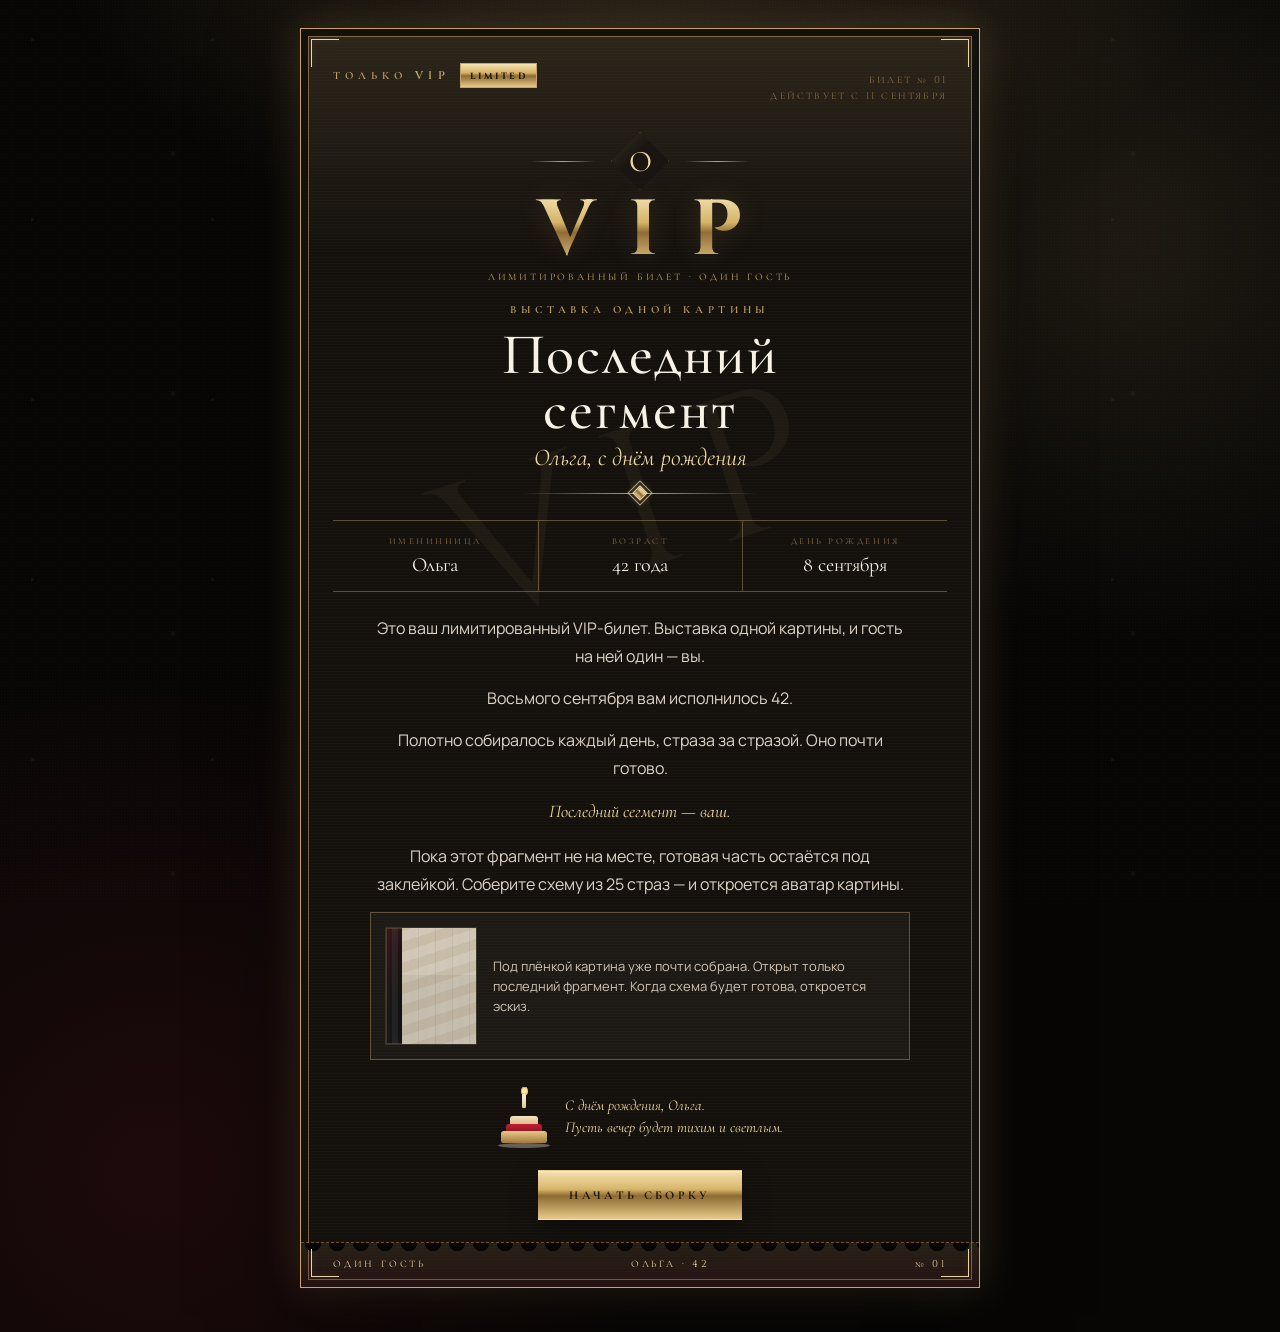
==== commit b74d5c85: "Собрать VIP-приглашение в духе чёрно-золотого gala-билета Тёмный бархатный фон, золотая рамка, моног" ====
--- a/index.html
+++ b/index.html
@@ -3,20 +3,25 @@
 <head>
   <meta charset="UTF-8" />
   <meta name="viewport" content="width=device-width, initial-scale=1, viewport-fit=cover" />
-  <meta name="theme-color" content="#0c0a08" />
+  <meta name="theme-color" content="#070605" />
   <meta name="description" content="Лимитированный VIP-билет Ольги на персональную выставку одной картины. 42 года." />
   <title>VIP-билет · Ольга · 42</title>
   <link rel="icon" href="img/favicon.svg" type="image/svg+xml" />
   <link rel="preconnect" href="https://fonts.googleapis.com" />
   <link rel="preconnect" href="https://fonts.gstatic.com" crossorigin />
-  <link href="https://fonts.googleapis.com/css2?family=Cormorant+Garamond:ital,wght@0,500;0,600;1,500&family=Manrope:wght@400;500;600;700&display=swap" rel="stylesheet" />
+  <link href="https://fonts.googleapis.com/css2?family=Cinzel:wght@400;600;700&family=Cormorant+Garamond:ital,wght@0,500;0,600;0,700;1,500;1,600&family=Manrope:wght@400;500;600;700&display=swap" rel="stylesheet" />
   <link rel="stylesheet" href="css/styles.css" />
 </head>
 <body data-scene="invite">
   <main class="page">
     <div class="invite-wrap">
       <article class="ticket">
+        <span class="corner corner-tl" aria-hidden="true"></span>
+        <span class="corner corner-tr" aria-hidden="true"></span>
+        <span class="corner corner-bl" aria-hidden="true"></span>
+        <span class="corner corner-br" aria-hidden="true"></span>
         <p class="ticket-watermark" aria-hidden="true">VIP</p>
+
         <header class="ticket-head">
           <div class="vip-brand">
             <p class="kicker vip-kicker">Только VIP</p>
@@ -24,6 +29,12 @@
           </div>
           <p class="ticket-no">Билет № 01<br />действует с 11 сентября</p>
         </header>
+
+        <div class="ticket-crest" aria-hidden="true">
+          <span class="crest-rule"></span>
+          <span class="monogram">О</span>
+          <span class="crest-rule"></span>
+        </div>
 
         <p class="vip-mark">VIP</p>
         <p class="limited-line">лимитированный билет · один гость</p>
@@ -66,8 +77,6 @@
           </p>
         </div>
 
-        <div class="ticket-perf" aria-hidden="true"></div>
-
         <div class="sealed">
           <div class="canvas-preview" aria-hidden="true">
             <div class="film"></div>
@@ -91,18 +100,18 @@
             <p class="gift-wish">С днём рождения, Ольга.<br />Пусть вечер будет тихим и светлым.</p>
           </div>
           <a class="btn" id="startBtn" href="assemble.html">Начать сборку</a>
-          <a class="btn btn-ghost" id="hallLink" href="gallery.html" hidden>В зал картины</a>
+        </div>
+
+        <div class="ticket-stub" aria-hidden="true">
+          <span>Один гость</span>
+          <span>Ольга · 42</span>
+          <span>№ 01</span>
         </div>
       </article>
     </div>
   </main>
   <script>
-    if (localStorage.getItem("diamond-segment-complete") === "1") {
-      const hall = document.getElementById("hallLink");
-      const start = document.getElementById("startBtn");
-      hall.hidden = false;
-      start.textContent = "К схеме сегмента";
-    }
+    try { localStorage.removeItem("diamond-segment-complete"); } catch (e) {}
   </script>
   <script src="js/atmosphere.js"></script>
 </body>
--- a/css/styles.css
+++ b/css/styles.css
@@ -1,23 +1,27 @@
 :root {
-  --bg: #0c0a08;
-  --bg-soft: #14110e;
-  --paper: #f4efe6;
-  --paper-deep: #e7dfd2;
-  --ink: #1c1814;
-  --ink-soft: #5c5348;
+  --bg: #070605;
+  --bg-soft: #100d0b;
+  --paper: #f3ead9;
+  --paper-deep: #e7dcc7;
+  --ink: #1b1611;
+  --ink-soft: #5a5146;
   --cream: #f7f1e6;
   --gold: #c6a36a;
-  --gold-bright: #e8c98a;
-  --gold-dim: #8a7048;
-  --line: rgba(198, 163, 106, 0.35);
+  --gold-bright: #eed7a2;
+  --gold-dim: #8d7044;
+  --gold-deep: #9a7439;
+  --line: rgba(198, 163, 106, 0.42);
+  --burgundy: #6e1824;
   --c6: #141414;
   --c16: #4a1014;
   --c25: #c51e32;
   --x: #ececec;
-  --shadow: 0 24px 80px rgba(0, 0, 0, 0.45);
-  --gold-glow: 0 0 28px rgba(198, 163, 106, 0.38);
+  --shadow: 0 28px 80px rgba(0, 0, 0, 0.55);
+  --gold-glow: 0 0 40px rgba(198, 163, 106, 0.28);
   --serif: "Cormorant Garamond", "Times New Roman", serif;
+  --display: "Cinzel", "Cormorant Garamond", serif;
   --sans: "Manrope", "Segoe UI", sans-serif;
+  --foil: linear-gradient(180deg, #f4e2b0 0%, #d7b56a 38%, #8d6a32 52%, #e8c98a 100%);
 }
 
 *,
@@ -34,9 +38,14 @@
 
 body {
   font-family: var(--sans);
-  background: var(--bg);
+  background:
+    radial-gradient(ellipse 90% 55% at 50% -8%, rgba(198, 163, 106, 0.22), transparent 52%),
+    radial-gradient(circle at 12% 88%, rgba(110, 24, 36, 0.22), transparent 32%),
+    radial-gradient(circle at 88% 18%, rgba(232, 201, 138, 0.1), transparent 26%),
+    var(--bg);
   color: var(--cream);
   -webkit-font-smoothing: antialiased;
+  overflow-x: hidden;
 }
 
 body::before {
@@ -44,9 +53,12 @@
   position: fixed;
   inset: 0;
   pointer-events: none;
-  background-image: radial-gradient(rgba(255, 255, 255, 0.03) 0.6px, transparent 0.6px);
-  background-size: 3px 3px;
-  opacity: 0.35;
+  background-image:
+    radial-gradient(rgba(255, 255, 255, 0.035) 0.7px, transparent 0.7px),
+    radial-gradient(circle at 18% 22%, rgba(232, 201, 138, 0.09) 0 1px, transparent 2px),
+    radial-gradient(circle at 72% 64%, rgba(232, 201, 138, 0.07) 0 1.5px, transparent 3px);
+  background-size: 3px 3px, 180px 180px, 240px 240px;
+  opacity: 0.7;
   z-index: 0;
 }
 
@@ -66,20 +78,43 @@
   flex-direction: column;
   align-items: center;
   justify-content: center;
-  padding: max(32px, env(safe-area-inset-top)) 20px max(48px, env(safe-area-inset-bottom));
+  padding: max(28px, env(safe-area-inset-top)) 16px max(44px, env(safe-area-inset-bottom));
 }
 
 .ornament {
-  width: min(220px, 50vw);
+  width: min(240px, 62vw);
+  height: 22px;
+  margin: 10px auto 16px;
+  background:
+    linear-gradient(90deg, transparent, var(--gold), transparent) center / 100% 1px no-repeat;
+  position: relative;
+}
+
+.ornament::before,
+.ornament::after {
+  content: "";
+  position: absolute;
+  top: 50%;
+  left: 50%;
+  transform: translate(-50%, -50%) rotate(45deg);
+  border: 1px solid var(--gold-bright);
+}
+
+.ornament::before {
+  width: 11px;
+  height: 11px;
+  background: var(--foil);
+  box-shadow: 0 0 10px rgba(232, 201, 138, 0.45);
+}
+
+.ornament::after {
+  width: 18px;
   height: 18px;
-  background:
-    linear-gradient(90deg, transparent, var(--gold), transparent) center / 100% 1px no-repeat,
-    radial-gradient(circle, var(--gold-bright) 1.4px, transparent 1.5px) center / 18px 18px no-repeat;
-  opacity: 0.85;
-  margin: 8px auto;
+  opacity: 0.7;
 }
 
 .kicker {
+  font-family: var(--display);
   letter-spacing: 0.42em;
   text-transform: uppercase;
   font-size: 11px;
@@ -92,33 +127,35 @@
 h2 {
   font-family: var(--serif);
   font-weight: 500;
-  letter-spacing: 0.02em;
+  letter-spacing: 0.03em;
   margin: 0;
 }
 
 .btn {
   appearance: none;
-  border: 1px solid var(--gold);
-  background: transparent;
-  color: var(--cream);
-  font-family: var(--sans);
-  font-size: 14px;
-  font-weight: 600;
-  letter-spacing: 0.18em;
+  border: 1px solid transparent;
+  background: var(--foil);
+  color: #1a1208;
+  font-family: var(--display);
+  font-size: 12px;
+  font-weight: 700;
+  letter-spacing: 0.28em;
   text-transform: uppercase;
   text-decoration: none;
-  padding: 16px 28px;
+  padding: 16px 30px;
   cursor: pointer;
   display: inline-flex;
   align-items: center;
   justify-content: center;
   gap: 10px;
-  transition: background 0.25s ease, color 0.25s ease, transform 0.2s ease, opacity 0.2s ease;
+  box-shadow:
+    0 10px 28px rgba(0, 0, 0, 0.35),
+    inset 0 1px 0 rgba(255, 255, 255, 0.4);
+  transition: transform 0.2s ease, filter 0.2s ease, opacity 0.2s ease, box-shadow 0.2s ease;
 }
 
 .btn:hover {
-  background: var(--gold);
-  color: var(--bg);
+  filter: brightness(1.08);
   transform: translateY(-1px);
 }
 
@@ -131,28 +168,20 @@
   opacity: 0.38;
   cursor: not-allowed;
   transform: none;
+  filter: grayscale(0.25);
+  box-shadow: none;
   background: transparent;
   color: var(--cream);
+  border-color: var(--line);
 }
 
 .btn.is-ready {
   opacity: 1;
   cursor: pointer;
-  background: var(--gold);
-  color: var(--bg);
-  box-shadow: var(--gold-glow);
-}
-
-.btn.is-ready:hover {
-  background: var(--gold-bright);
-  color: var(--bg);
-}
-
-.btn-ghost {
-  border-color: rgba(198, 163, 106, 0.45);
-  letter-spacing: 0.14em;
-  font-size: 12px;
-  padding: 12px 22px;
+  background: var(--foil);
+  color: #1a1208;
+  border-color: transparent;
+  box-shadow: var(--gold-glow), 0 10px 28px rgba(0, 0, 0, 0.35);
 }
 
 .hint {
@@ -162,40 +191,104 @@
   color: #d7b48a;
 }
 
+.corner {
+  position: absolute;
+  width: 28px;
+  height: 28px;
+  pointer-events: none;
+  z-index: 3;
+}
+
+.corner::before,
+.corner::after {
+  content: "";
+  position: absolute;
+  background: var(--gold-bright);
+  box-shadow: 0 0 8px rgba(232, 201, 138, 0.25);
+}
+
+.corner-tl { top: 10px; left: 10px; }
+.corner-tr { top: 10px; right: 10px; }
+.corner-bl { bottom: 10px; left: 10px; }
+.corner-br { bottom: 10px; right: 10px; }
+
+.corner-tl::before,
+.corner-tr::before,
+.corner-bl::before,
+.corner-br::before {
+  width: 28px;
+  height: 1px;
+}
+
+.corner-tl::after,
+.corner-tr::after,
+.corner-bl::after,
+.corner-br::after {
+  width: 1px;
+  height: 28px;
+}
+
+.corner-tl::before,
+.corner-tl::after { top: 0; left: 0; }
+.corner-tr::before { top: 0; right: 0; }
+.corner-tr::after { top: 0; right: 0; }
+.corner-bl::before { bottom: 0; left: 0; }
+.corner-bl::after { bottom: 0; left: 0; }
+.corner-br::before { bottom: 0; right: 0; }
+.corner-br::after { bottom: 0; right: 0; }
+
+.salon-card {
+  position: relative;
+  background:
+    linear-gradient(180deg, rgba(243, 234, 217, 0.05), transparent 18%),
+    var(--bg-soft);
+  border: 1px solid var(--line);
+  box-shadow: var(--shadow), inset 0 0 0 1px rgba(198, 163, 106, 0.12);
+}
+
 /* ——— Page 1: invitation ——— */
 .invite-wrap {
-  width: min(720px, 100%);
+  width: min(680px, 100%);
 }
 
 .ticket {
   position: relative;
   background:
-    linear-gradient(180deg, rgba(198, 163, 106, 0.16), transparent 22%),
-    var(--bg-soft);
+    linear-gradient(180deg, rgba(198, 163, 106, 0.14), transparent 18%),
+    repeating-linear-gradient(
+      0deg,
+      rgba(255, 255, 255, 0.015) 0 1px,
+      transparent 1px 3px
+    ),
+    #14110d;
   border: 1px solid var(--gold);
-  box-shadow: var(--shadow), var(--gold-glow);
-  padding: 42px 36px 36px;
+  box-shadow:
+    var(--shadow),
+    var(--gold-glow),
+    inset 0 0 0 7px #14110d,
+    inset 0 0 0 8px rgba(198, 163, 106, 0.55);
+  padding: 34px 32px 0;
   overflow: hidden;
 }
 
 .ticket-watermark {
   position: absolute;
   left: 50%;
-  top: 42%;
+  top: 38%;
   margin: 0;
   transform: translate(-50%, -50%) rotate(-18deg);
-  font-family: var(--serif);
-  font-size: clamp(120px, 28vw, 220px);
-  letter-spacing: 0.08em;
+  font-family: var(--display);
+  font-size: clamp(110px, 26vw, 200px);
+  letter-spacing: 0.12em;
   color: var(--gold);
-  opacity: 0.07;
+  opacity: 0.06;
   pointer-events: none;
   user-select: none;
   line-height: 1;
   z-index: 0;
 }
 
-.ticket > *:not(.ticket-watermark) {
+.ticket > *:not(.ticket-watermark):not(.corner) {
   position: relative;
   z-index: 1;
 }
@@ -208,61 +301,97 @@
 }
 
 .vip-kicker {
-  font-size: 12px;
-  letter-spacing: 0.48em;
+  font-size: 11px;
+  letter-spacing: 0.46em;
 }
 
 .limited-badge {
   display: inline-flex;
   align-items: center;
   border: 1px solid var(--gold);
-  background: linear-gradient(180deg, rgba(232, 201, 138, 0.22), rgba(198, 163, 106, 0.08));
+  background: var(--foil);
+  color: #1a1208;
+  font-family: var(--display);
+  letter-spacing: 0.28em;
+  text-transform: uppercase;
+  font-size: 9px;
+  font-weight: 700;
+  padding: 6px 9px 5px;
+}
+
+.ticket-crest {
+  display: flex;
+  align-items: center;
+  justify-content: center;
+  gap: 16px;
+  margin: 8px 0 6px;
+}
+
+.crest-rule {
+  width: 64px;
+  height: 1px;
+  background: linear-gradient(90deg, transparent, var(--gold), transparent);
+}
+
+.monogram {
+  width: 58px;
+  height: 58px;
+  display: grid;
+  place-items: center;
+  font-family: var(--serif);
+  font-size: 30px;
   color: var(--gold-bright);
-  letter-spacing: 0.32em;
-  text-transform: uppercase;
-  font-size: 10px;
+  background:
+    linear-gradient(135deg, rgba(232, 201, 138, 0.16), transparent 42%),
+    #1a1511;
+  clip-path: polygon(50% 0, 100% 50%, 50% 100%, 0 50%);
+  box-shadow: 0 0 0 1px rgba(198, 163, 106, 0.7);
+}
+
+.vip-mark {
+  margin: 2px 0 4px;
+  font-family: var(--display);
+  font-size: clamp(46px, 12vw, 78px);
   font-weight: 700;
-  padding: 6px 10px 5px;
-}
-
-.vip-mark {
-  margin: 4px 0 2px;
-  font-family: var(--serif);
-  font-size: clamp(52px, 14vw, 92px);
-  font-weight: 600;
-  letter-spacing: 0.34em;
+  letter-spacing: 0.42em;
+  text-indent: 0.42em;
   line-height: 0.9;
-  color: var(--gold-bright);
-  text-shadow: 0 0 28px rgba(198, 163, 106, 0.45);
+  text-align: center;
+  color: transparent;
+  background: var(--foil);
+  -webkit-background-clip: text;
+  background-clip: text;
+  text-shadow: 0 0 28px rgba(198, 163, 106, 0.18);
 }
 
 .limited-line {
   margin: 0 0 18px;
-  font-size: 12px;
-  letter-spacing: 0.22em;
+  text-align: center;
+  font-family: var(--display);
+  font-size: 10px;
+  letter-spacing: 0.28em;
   text-transform: uppercase;
   color: var(--gold);
 }
 
-.ticket::before,
-.ticket::after {
-  content: "";
-  position: absolute;
-  top: 58%;
-  width: 28px;
-  height: 28px;
-  background: var(--bg);
-  border-radius: 50%;
-}
-
-.ticket::before {
-  left: -14px;
-  box-shadow: inset -1px 0 0 var(--line);
-}
-
-.ticket::after {
-  right: -14px;
-  box-shadow: inset 1px 0 0 var(--line);
+.ticket .kicker {
+  text-align: center;
+}
+
+.ticket h1 {
+  font-size: clamp(36px, 8vw, 58px);
+  line-height: 0.95;
+  margin: 10px 0 6px;
+  text-align: center;
+}
+
+.ticket .subtitle {
+  font-family: var(--serif);
+  font-style: italic;
+  font-size: 24px;
+  color: var(--gold-bright);
+  margin: 0 0 8px;
+  text-align: center;
 }
 
 .ticket-head {
@@ -270,77 +399,61 @@
   justify-content: space-between;
   align-items: flex-start;
   gap: 16px;
-  margin-bottom: 28px;
+  margin-bottom: 18px;
 }
 
 .ticket-no {
-  font-size: 11px;
+  font-family: var(--display);
+  font-size: 10px;
+  letter-spacing: 0.22em;
+  text-transform: uppercase;
+  color: var(--gold-dim);
+  text-align: right;
+  line-height: 1.55;
+}
+
+.ticket-meta {
+  display: grid;
+  grid-template-columns: repeat(3, 1fr);
+  gap: 0;
+  margin: 4px 0 22px;
+  padding: 0;
+  border-top: 1px solid var(--line);
+  border-bottom: 1px solid var(--line);
+}
+
+.ticket-meta div {
+  text-align: center;
+  padding: 14px 8px;
+}
+
+.ticket-meta div + div {
+  border-left: 1px solid var(--line);
+}
+
+.ticket-meta dt {
+  font-family: var(--display);
+  font-size: 9px;
   letter-spacing: 0.28em;
   text-transform: uppercase;
   color: var(--gold-dim);
-  text-align: right;
-}
-
-.ticket h1 {
-  font-size: clamp(36px, 8vw, 58px);
-  line-height: 0.95;
-  margin: 10px 0 6px;
-}
-
-.ticket .subtitle {
-  font-family: var(--serif);
-  font-style: italic;
-  font-size: 22px;
-  color: var(--gold-bright);
-  margin: 0 0 18px;
-}
-
-.ticket-meta {
-  display: grid;
-  grid-template-columns: repeat(3, 1fr);
-  gap: 10px;
-  margin: 0 0 22px;
-  padding: 0;
-}
-
-.ticket-meta div {
-  text-align: center;
-  border-top: 1px solid var(--line);
-  border-bottom: 1px solid var(--line);
-  padding: 10px 4px;
-}
-
-.ticket-meta dt {
-  font-size: 10px;
-  letter-spacing: 0.28em;
-  text-transform: uppercase;
-  color: var(--gold-dim);
-  margin: 0 0 4px;
+  margin: 0 0 6px;
 }
 
 .ticket-meta dd {
   margin: 0;
   font-family: var(--serif);
+  font-size: 20px;
+  color: var(--cream);
+}
+
+.story {
+  color: #ddd3c6;
   font-size: 16px;
-  color: var(--cream);
-}
-
-.ticket-perf {
-  height: 18px;
-  margin: 8px 0 18px;
-  background-image: radial-gradient(circle, var(--bg) 5px, transparent 5.5px);
-  background-size: 18px 18px;
-  background-position: center;
-  background-repeat: repeat-x;
-  border-top: 1px dashed var(--line);
-  border-bottom: 1px dashed var(--line);
-}
-
-.story {
-  color: #d8cfc3;
-  font-size: 15.5px;
-  line-height: 1.7;
-  max-width: 58ch;
+  line-height: 1.75;
+  max-width: 54ch;
+  margin: 0 auto;
+  text-align: center;
 }
 
 .story p {
@@ -350,18 +463,20 @@
 .story em {
   font-family: var(--serif);
   font-style: italic;
-  color: var(--cream);
+  color: var(--gold-bright);
+  font-size: 1.12em;
 }
 
 .sealed {
-  margin: 26px 0 30px;
+  margin: 8px auto 26px;
   display: grid;
   grid-template-columns: 92px 1fr;
   gap: 16px;
   align-items: center;
   padding: 14px;
-  border: 1px dashed var(--line);
-  background: rgba(255, 255, 255, 0.02);
+  border: 1px solid var(--line);
+  background: rgba(243, 234, 217, 0.04);
+  max-width: 54ch;
 }
 
 .canvas-preview {
@@ -372,7 +487,8 @@
     repeating-linear-gradient(90deg, #1a1a1a 0 6px, #2a2a2a 6px 12px);
   position: relative;
   overflow: hidden;
-  border: 1px solid #2b261f;
+  border: 1px solid #3a3328;
+  box-shadow: inset 0 0 0 1px rgba(198, 163, 106, 0.25);
 }
 
 .canvas-preview .film {
@@ -407,7 +523,26 @@
   display: flex;
   flex-direction: column;
   align-items: center;
-  gap: 14px;
+  gap: 16px;
+  padding-bottom: 22px;
+}
+
+.ticket-stub {
+  display: flex;
+  justify-content: space-between;
+  align-items: center;
+  gap: 12px;
+  margin: 0 -32px;
+  padding: 14px 32px 16px;
+  border-top: 1px dashed var(--line);
+  background:
+    radial-gradient(circle at 12px 0, var(--bg) 8px, transparent 8.5px) top left / 24px 12px repeat-x,
+    linear-gradient(180deg, rgba(198, 163, 106, 0.1), rgba(110, 24, 36, 0.18));
+  font-family: var(--display);
+  font-size: 10px;
+  letter-spacing: 0.28em;
+  text-transform: uppercase;
+  color: var(--gold-bright);
 }
 
 /* ——— Page 2: assembly ——— */
@@ -422,27 +557,46 @@
 .assemble-head {
   text-align: center;
   margin-bottom: 22px;
+  padding: 28px 24px 22px;
 }
 
 .assemble-head h1 {
   font-size: clamp(32px, 7vw, 48px);
-  margin: 8px 0 10px;
+  margin: 8px 0 4px;
 }
 
 .assemble-head p {
   margin: 0 auto;
   max-width: 52ch;
   color: #d4c8ba;
-  line-height: 1.6;
+  line-height: 1.65;
   font-size: 15px;
 }
 
 .board-card {
-  background: #fff;
+  position: relative;
+  background:
+    radial-gradient(circle at 50% 0, rgba(198, 163, 106, 0.12), transparent 42%),
+    #f6efe3;
   color: var(--ink);
-  border-radius: 2px;
-  padding: 18px 14px 16px;
-  box-shadow: var(--shadow);
+  padding: 22px 16px 18px;
+  box-shadow: var(--shadow), inset 0 0 0 1px rgba(198, 163, 106, 0.45);
+}
+
+.board-card .corner::before,
+.board-card .corner::after {
+  background: var(--gold-deep);
+  box-shadow: none;
+}
+
+.board-kicker {
+  font-family: var(--display);
+  text-align: center;
+  letter-spacing: 0.32em;
+  text-transform: uppercase;
+  font-size: 10px;
+  color: var(--gold-dim);
+  margin: 0 0 12px;
 }
 
 .legend {
@@ -605,7 +759,7 @@
   z-index: 40;
   display: grid;
   place-items: center;
-  background: rgba(12, 10, 8, 0.92);
+  background: rgba(7, 6, 5, 0.92);
   opacity: 0;
   pointer-events: none;
   transition: opacity 0.7s ease;
@@ -626,12 +780,13 @@
 }
 
 body.is-complete .board-card {
-  box-shadow: var(--shadow), 0 0 0 1px rgba(198, 163, 106, 0.35);
+  box-shadow: var(--shadow), 0 0 0 1px rgba(198, 163, 106, 0.55), var(--gold-glow);
 }
 
 .lock-screen {
   width: min(520px, 100%);
   text-align: center;
+  padding: 42px 28px 36px;
 }
 
 .lock-screen h1 {
@@ -658,11 +813,12 @@
   gap: 14px;
   margin-top: 22px;
   text-align: center;
+  padding: 22px 20px 24px;
 }
 
 .progress {
   font-family: var(--serif);
-  font-size: 20px;
+  font-size: 22px;
   color: var(--gold-bright);
 }
 
@@ -676,6 +832,7 @@
   text-align: center;
 }
 
+.gallery-head h1,
 .gallery-shell h1 {
   font-size: clamp(32px, 7vw, 50px);
   margin: 8px 0 6px;
@@ -686,33 +843,44 @@
   font-style: italic;
   color: var(--gold-bright);
   font-size: 20px;
-  margin: 0 0 24px;
+  margin: 0 0 8px;
 }
 
 .frame-wrap {
   position: relative;
-  margin: 0 auto 28px;
+  margin: 8px auto 28px;
   width: min(420px, 86vw);
-  padding: 16px;
-  background:
-    linear-gradient(180deg, #d7b36a, #8d6a32 40%, #c4a05a 70%, #7a5a28);
+  padding: 18px;
+  background:
+    linear-gradient(180deg, #f0d78a, #b8883c 18%, #6e4e22 46%, #d7b36a 68%, #8d6a32 86%, #c4a05a);
   box-shadow:
     var(--shadow),
-    0 0 0 1px #5a431c,
-    0 0 80px rgba(198, 163, 106, 0.18);
+    0 0 0 1px #3d2c12,
+    0 0 80px rgba(198, 163, 106, 0.22);
 }
 
 .frame-wrap::before {
   content: "";
   position: absolute;
-  inset: 8px;
-  border: 1px solid rgba(255, 255, 255, 0.28);
+  inset: 7px;
+  border: 1px solid rgba(255, 248, 220, 0.38);
   pointer-events: none;
+  box-shadow: inset 0 0 0 5px #7a5728, inset 0 0 0 6px rgba(240, 215, 138, 0.45);
+}
+
+.frame-wrap::after {
+  content: "";
+  position: absolute;
+  inset: 0;
+  pointer-events: none;
+  background:
+    linear-gradient(135deg, rgba(255, 255, 255, 0.18), transparent 28%, transparent 72%, rgba(0, 0, 0, 0.18));
 }
 
 .portrait-stage {
   position: relative;
   overflow: hidden;
+  background: #111;
 }
 
 .portrait {
@@ -735,21 +903,29 @@
 }
 
 .portrait-stage.is-crystal .portrait-mosaic {
-  animation: crystal-in 2.8s ease forwards;
+  animation: crystal-in 2.2s ease forwards;
 }
 
 .reveal .portrait {
-  animation: unveil 2.4s ease both;
+  animation: unveil 1.8s ease both;
 }
 
 @keyframes unveil {
-  from { opacity: 0.55; transform: scale(1.06); filter: blur(24px) brightness(0.55) saturate(0.65); }
-  to { opacity: 1; transform: scale(1); filter: contrast(1.02) saturate(1.04) blur(0); }
+  from {
+    opacity: 0.82;
+    transform: scale(1.03);
+    filter: blur(12px) brightness(0.9) saturate(0.94);
+  }
+  to {
+    opacity: 1;
+    transform: scale(1);
+    filter: contrast(1.02) saturate(1.04) blur(0);
+  }
 }
 
 @keyframes crystal-in {
   from { opacity: 0; }
-  to { opacity: 1; }
+  to { opacity: 0.48; }
 }
 
 .caption {
@@ -760,6 +936,14 @@
   max-width: 54ch;
 }
 
+.caption.plaque {
+  background:
+    linear-gradient(180deg, rgba(243, 234, 217, 0.08), rgba(20, 17, 13, 0.35));
+  border: 1px solid var(--line);
+  box-shadow: inset 0 0 0 1px rgba(198, 163, 106, 0.12);
+  padding: 22px 22px 20px;
+}
+
 .caption p {
   margin: 0 0 12px;
 }
@@ -768,6 +952,17 @@
   font-family: var(--serif);
   font-style: italic;
   color: var(--gold-bright);
+  font-size: 19px;
+  line-height: 1.65;
+  margin-top: 18px;
+  padding-top: 16px;
+  border-top: 1px solid rgba(198, 163, 106, 0.35);
+}
+
+.sign-from {
+  display: block;
+  margin-top: 8px;
+  letter-spacing: 0.03em;
 }
 
 .party-canvas,
@@ -830,20 +1025,20 @@
   bottom: max(14px, env(safe-area-inset-bottom));
   z-index: 50;
   appearance: none;
-  border: 1px solid var(--line);
-  background: rgba(20, 17, 14, 0.88);
+  border: 1px solid var(--gold);
+  background: rgba(16, 13, 11, 0.9);
   color: var(--gold-bright);
-  font-family: var(--sans);
-  font-size: 12px;
+  font-family: var(--display);
+  font-size: 10px;
   font-weight: 600;
-  letter-spacing: 0.12em;
+  letter-spacing: 0.16em;
   text-transform: uppercase;
   padding: 10px 14px;
-  border-radius: 999px;
   cursor: pointer;
   display: inline-flex;
   align-items: center;
   gap: 8px;
+  box-shadow: 0 8px 24px rgba(0, 0, 0, 0.35);
 }
 
 .music-toggle.is-waiting {
@@ -851,9 +1046,9 @@
 }
 
 .music-toggle.is-on {
-  border-color: var(--gold);
-  color: var(--bg);
-  background: var(--gold);
+  border-color: transparent;
+  color: #1a1208;
+  background: var(--foil);
 }
 
 @keyframes music-pulse {
@@ -974,7 +1169,7 @@
   }
 
   .portrait-stage.is-crystal .portrait-mosaic {
-    opacity: 1;
+    opacity: 0.4;
   }
 
   .btn,
@@ -985,7 +1180,7 @@
 
 @media (max-width: 640px) {
   .ticket {
-    padding: 28px 18px 24px;
+    padding: 24px 16px 0;
   }
 
   .ticket-head {
@@ -997,27 +1192,33 @@
   }
 
   .vip-mark {
-    letter-spacing: 0.18em;
+    letter-spacing: 0.22em;
+    text-indent: 0.22em;
   }
 
   .ticket-meta {
     grid-template-columns: 1fr;
-    gap: 0;
   }
 
   .ticket-meta div {
-    border-top: 0;
-    border-bottom: 1px solid var(--line);
     text-align: left;
-    padding: 8px 0;
-  }
-
-  .ticket-meta div:first-child {
+    padding: 10px 0;
+  }
+
+  .ticket-meta div + div {
+    border-left: 0;
     border-top: 1px solid var(--line);
   }
 
   .sealed {
     grid-template-columns: 72px 1fr;
+  }
+
+  .ticket-stub {
+    margin: 0 -16px;
+    padding: 12px 16px 14px;
+    font-size: 8px;
+    letter-spacing: 0.16em;
   }
 
   .chart {
@@ -1029,4 +1230,14 @@
   .axis {
     font-size: 9px;
   }
-}
+
+  .caption.plaque {
+    padding: 18px 14px 16px;
+  }
+
+  .assemble-head,
+  .lock-screen {
+    padding-left: 16px;
+    padding-right: 16px;
+  }
+}
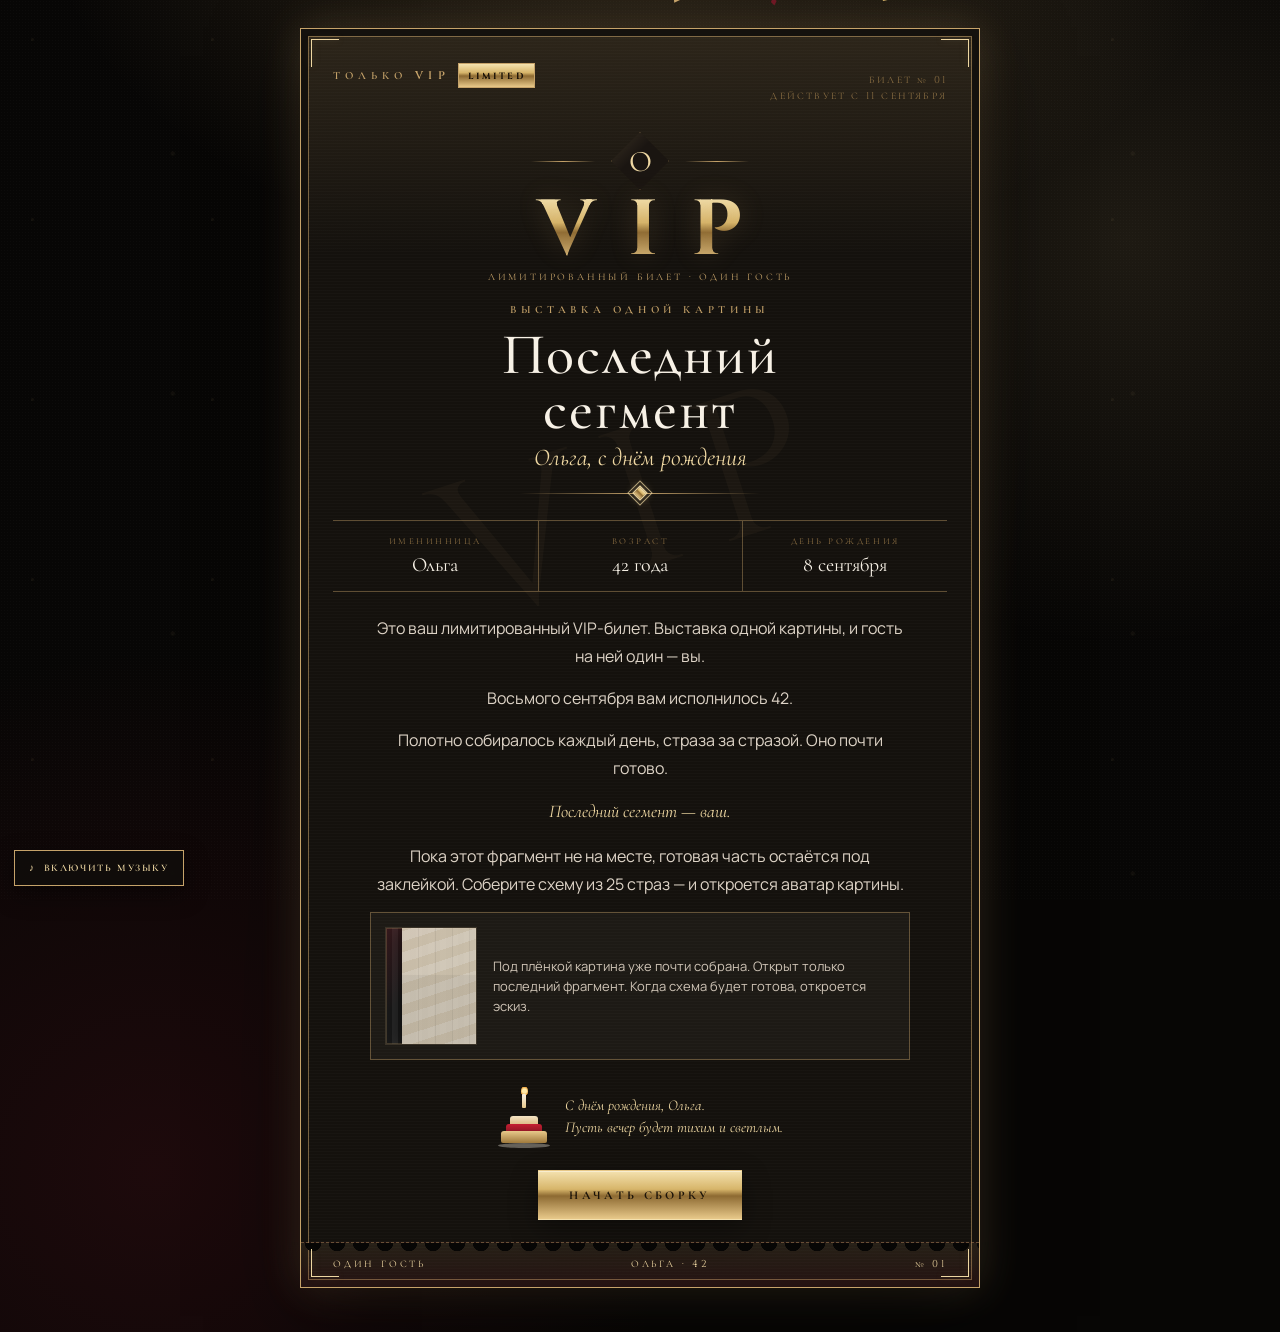
==== commit 58cdd349: "Сделать стразы мельче, починить музыку и пустую схему Мозаика из очень мелких страз. Музыка стартует" ====
--- a/index.html
+++ b/index.html
@@ -112,6 +112,7 @@
   </main>
   <script>
     try { localStorage.removeItem("diamond-segment-complete"); } catch (e) {}
+    try { localStorage.removeItem("diamond-last-segment"); } catch (e) {}
   </script>
   <script src="js/atmosphere.js"></script>
 </body>
--- a/css/styles.css
+++ b/css/styles.css
@@ -281,7 +281,7 @@
   font-size: clamp(110px, 26vw, 200px);
   letter-spacing: 0.12em;
   color: var(--gold);
-  opacity: 0.06;
+  opacity: 0.045;
   pointer-events: none;
   user-select: none;
   line-height: 1;
@@ -295,9 +295,9 @@
 
 .vip-brand {
   display: flex;
-  flex-wrap: wrap;
-  align-items: center;
-  gap: 10px;
+  flex-wrap: nowrap;
+  align-items: center;
+  gap: 8px;
 }
 
 .vip-kicker {
@@ -925,7 +925,7 @@
 
 @keyframes crystal-in {
   from { opacity: 0; }
-  to { opacity: 0.48; }
+  to { opacity: 1; }
 }
 
 .caption {
@@ -938,8 +938,8 @@
 
 .caption.plaque {
   background:
-    linear-gradient(180deg, rgba(243, 234, 217, 0.08), rgba(20, 17, 13, 0.35));
-  border: 1px solid var(--line);
+    linear-gradient(180deg, rgba(243, 234, 217, 0.1), rgba(12, 10, 8, 0.55));
+  border: 1px solid rgba(198, 163, 106, 0.5);
   box-shadow: inset 0 0 0 1px rgba(198, 163, 106, 0.12);
   padding: 22px 22px 20px;
 }
@@ -979,17 +979,17 @@
 
 .balloon {
   position: absolute;
-  bottom: 4vh;
+  bottom: -20vh;
   width: 38px;
   height: 50px;
   background:
     radial-gradient(circle at 30% 28%, rgba(255, 255, 255, 0.55), transparent 36%),
     var(--balloon);
   border-radius: 50% 50% 48% 48% / 42% 42% 58% 58%;
-  transform: scale(var(--s, 1));
-  animation: balloon-drift var(--drift, 8s) ease-in-out infinite;
+  animation: balloon-rise var(--drift, 16s) linear infinite;
   animation-delay: var(--delay, 0s);
   filter: drop-shadow(0 8px 12px rgba(0, 0, 0, 0.28));
+  will-change: transform, opacity;
 }
 
 .balloon::after {
@@ -1010,9 +1010,30 @@
   right: var(--x, 3vw);
 }
 
-@keyframes balloon-drift {
-  0%, 100% { transform: scale(var(--s, 1)) translateY(0) rotate(-6deg); }
-  50% { transform: scale(var(--s, 1)) translateY(-28px) rotate(7deg); }
+@keyframes balloon-rise {
+  0% {
+    transform: scale(var(--s, 1)) translate3d(0, 0, 0) rotate(-8deg);
+    opacity: 0;
+  }
+  7% {
+    opacity: 1;
+  }
+  25% {
+    transform: scale(var(--s, 1)) translate3d(var(--sway, 16px), -32vh, 0) rotate(7deg);
+  }
+  50% {
+    transform: scale(var(--s, 1)) translate3d(calc(var(--sway, 16px) * -1), -64vh, 0) rotate(-6deg);
+  }
+  75% {
+    transform: scale(var(--s, 1)) translate3d(var(--sway, 16px), -96vh, 0) rotate(5deg);
+  }
+  93% {
+    opacity: 1;
+  }
+  100% {
+    transform: scale(var(--s, 1)) translate3d(0, -128vh, 0) rotate(-4deg);
+    opacity: 0;
+  }
 }
 
 body[data-scene="assemble"] .balloon {
@@ -1023,10 +1044,10 @@
   position: fixed;
   left: max(14px, env(safe-area-inset-left));
   bottom: max(14px, env(safe-area-inset-bottom));
-  z-index: 50;
+  z-index: 80;
   appearance: none;
   border: 1px solid var(--gold);
-  background: rgba(16, 13, 11, 0.9);
+  background: rgba(16, 13, 11, 0.94);
   color: var(--gold-bright);
   font-family: var(--display);
   font-size: 10px;
@@ -1035,10 +1056,11 @@
   text-transform: uppercase;
   padding: 10px 14px;
   cursor: pointer;
+  touch-action: manipulation;
   display: inline-flex;
   align-items: center;
   gap: 8px;
-  box-shadow: 0 8px 24px rgba(0, 0, 0, 0.35);
+  box-shadow: 0 8px 24px rgba(0, 0, 0, 0.45);
 }
 
 .music-toggle.is-waiting {
@@ -1169,7 +1191,7 @@
   }
 
   .portrait-stage.is-crystal .portrait-mosaic {
-    opacity: 0.4;
+    opacity: 1;
   }
 
   .btn,
@@ -1183,12 +1205,21 @@
     padding: 24px 16px 0;
   }
 
-  .ticket-head {
-    flex-direction: column;
+  .vip-kicker {
+    letter-spacing: 0.2em;
+    font-size: 9px;
+  }
+
+  .limited-badge {
+    letter-spacing: 0.12em;
+    font-size: 8px;
+    padding: 5px 7px 4px;
   }
 
   .ticket-no {
-    text-align: left;
+    text-align: right;
+    font-size: 8px;
+    letter-spacing: 0.14em;
   }
 
   .vip-mark {
